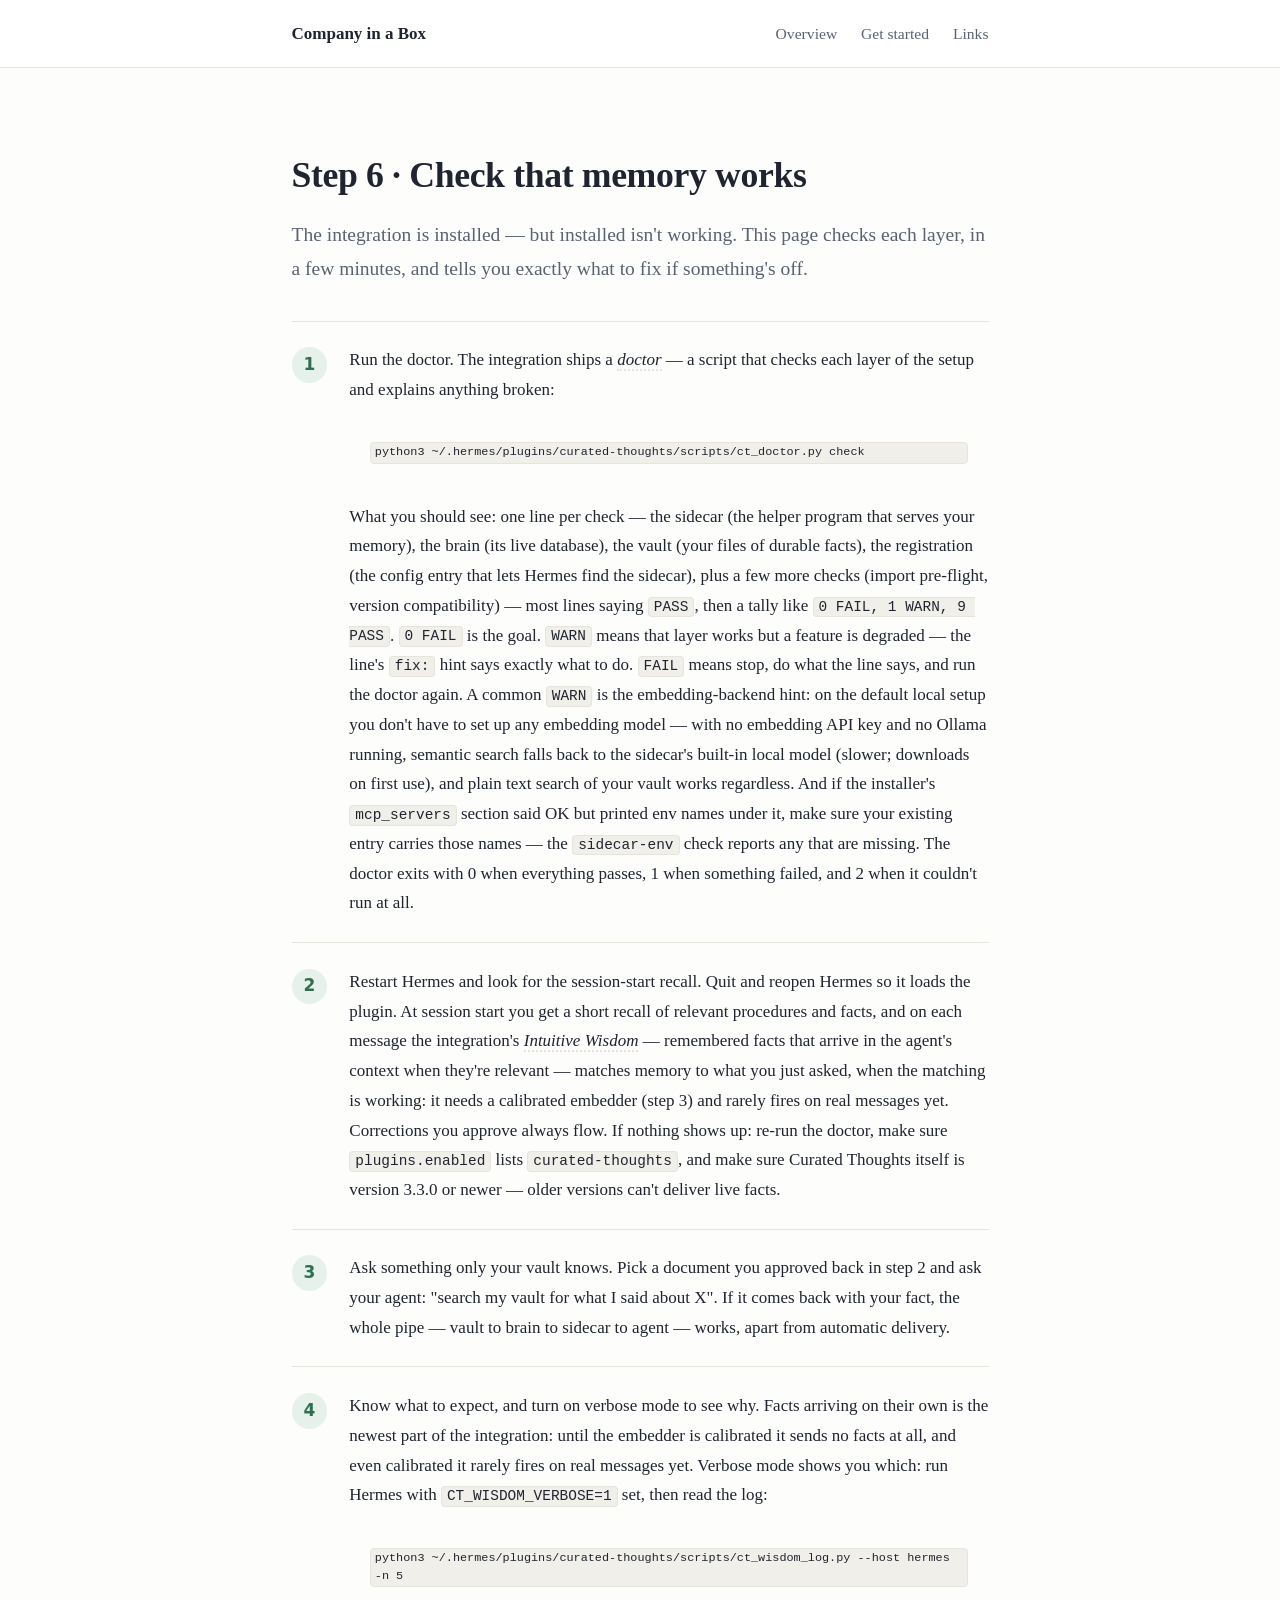
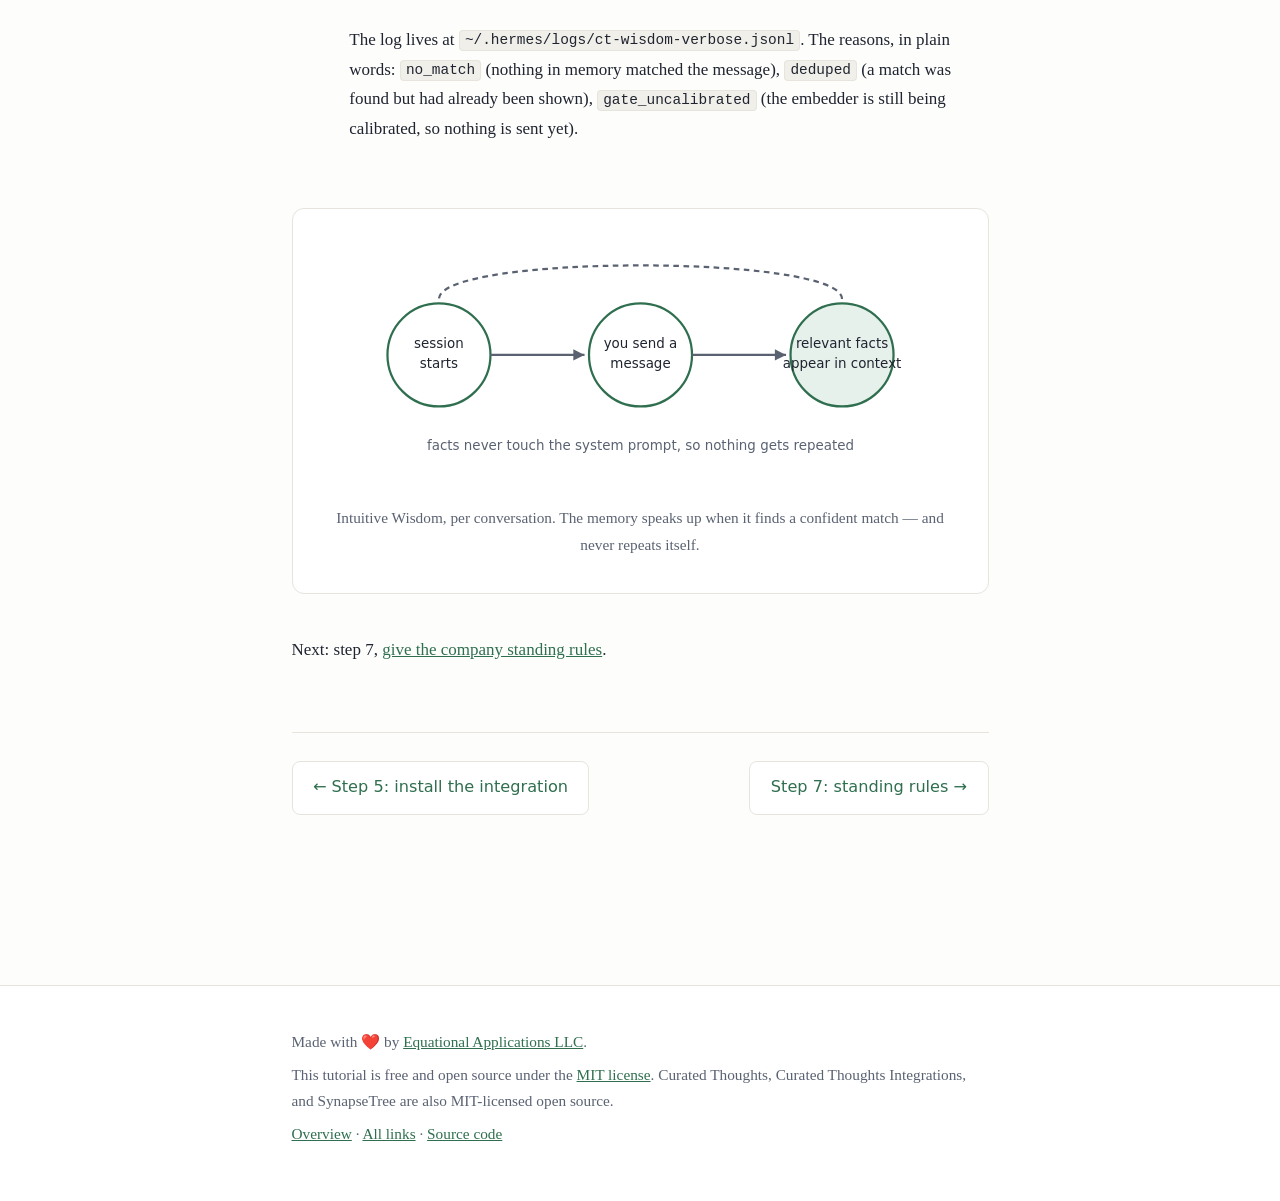
==== site/check-it-works.html @ 396f5d78 "feat: restructure to 15 pages — models-privacy (step 3) and check-it-works (step 6) The tutorial gro" ====
<!DOCTYPE html>
<html lang="en">
<head>
<meta charset="utf-8">
<meta name="viewport" content="width=device-width, initial-scale=1">
<title>Step 6: check that memory works — Company in a Box</title>
<link rel="stylesheet" href="css/style.css">
</head>
<body data-topic="9">

<header class="site-header">
  <div class="inner">
    <a class="brand" href="index.html">Company in a Box</a>
    <nav>
      <a href="index.html">Overview</a>
      <a href="setup-hermes.html">Get started</a>
      <a href="links.html">Links</a>
    </nav>
  </div>
</header>

<main>
  <h1>Step 6 · Check that memory works</h1>
  <p class="lead">The integration is installed — but installed isn't
  working. This page checks each layer, in a few minutes, and tells you
  exactly what to fix if something's off.</p>

  <ol class="steps">
    <li>Run the doctor. The integration ships a <span class="term">doctor</span>
    — a script that checks each layer of the setup and explains anything
    broken:<br>
    <pre><code>python3 ~/.hermes/plugins/curated-thoughts/scripts/ct_doctor.py check</code></pre>
    What you should see: one line per check — the sidecar (the helper
    program that serves your memory), the brain (its live database), the
    vault (your files of durable facts), the registration (the config
    entry that lets Hermes find the sidecar), plus a few more checks
    (import pre-flight, version compatibility) — most lines saying
    <code>PASS</code>, then a tally like <code>0 FAIL, 1 WARN, 9 PASS</code>.
    <code>0 FAIL</code> is the goal. <code>WARN</code> means that layer
    works but a feature is degraded — the line's <code>fix:</code> hint
    says exactly what to do. <code>FAIL</code> means stop, do what the
    line says, and run the doctor again. A common <code>WARN</code> is
    the embedding-backend hint: on the default local setup you don't
    have to set up any embedding model — with no embedding API key and
    no Ollama running, semantic search falls back to the sidecar's
    built-in local model (slower; downloads on first use), and plain
    text search of your vault works regardless. And if the installer's
    <code>mcp_servers</code> section said OK but printed env names under
    it, make sure your existing entry carries those names — the
    <code>sidecar-env</code> check reports any that are missing. The
    doctor exits with 0 when everything passes, 1 when something failed,
    and 2 when it couldn't run at all.</li>
    <li>Restart Hermes and look for the session-start recall. Quit and
    reopen Hermes so it loads the plugin. At session start you get a
    short recall of relevant procedures and facts, and on each message
    the integration's <span class="term">Intuitive Wisdom</span> —
    remembered facts that arrive in the agent's context when they're
    relevant — matches memory to what you just asked, when the matching
    is working: it needs a calibrated embedder (step 3) and rarely fires
    on real messages yet. Corrections you approve always flow. If nothing
    shows up: re-run the doctor, make sure
    <code>plugins.enabled</code> lists <code>curated-thoughts</code>, and
    make sure Curated Thoughts itself is version 3.3.0 or newer — older
    versions can't deliver live facts.</li>
    <li>Ask something only your vault knows. Pick a document you approved
    back in step 2 and ask your agent: "search my vault for what I said
    about X". If it comes back with your fact, the whole pipe — vault to
    brain to sidecar to agent — works, apart from automatic
    delivery.</li>
    <li>Know what to expect, and turn on verbose mode to see why. Facts
    arriving on their own is the newest part of the integration: until
    the embedder is calibrated it sends no facts at all, and even
    calibrated it rarely fires on real messages yet. Verbose mode shows
    you which: run Hermes with <code>CT_WISDOM_VERBOSE=1</code> set, then
    read the log:<br>
    <pre><code>python3 ~/.hermes/plugins/curated-thoughts/scripts/ct_wisdom_log.py --host hermes -n 5</code></pre>
    The log lives at <code>~/.hermes/logs/ct-wisdom-verbose.jsonl</code>.
    The reasons, in plain words: <code>no_match</code> (nothing in memory
    matched the message), <code>deduped</code> (a match was found but had
    already been shown), <code>gate_uncalibrated</code> (the embedder is
    still being calibrated, so nothing is sent yet).</li>
  </ol>

  <figure>
    <svg viewBox="0 0 560 210" role="img" aria-label="Plugin lifecycle: session start recalls context, each message pulls matching facts">
      <circle cx="100" cy="100" r="46" fill="#ffffff" stroke="#2f6f4f" stroke-width="2"/>
      <text x="100" y="94" text-anchor="middle" font-family="system-ui" font-size="12" fill="#1f2430">session</text>
      <text x="100" y="112" text-anchor="middle" font-family="system-ui" font-size="12" fill="#1f2430">starts</text>
      <circle cx="280" cy="100" r="46" fill="#ffffff" stroke="#2f6f4f" stroke-width="2"/>
      <text x="280" y="94" text-anchor="middle" font-family="system-ui" font-size="12" fill="#1f2430">you send a</text>
      <text x="280" y="112" text-anchor="middle" font-family="system-ui" font-size="12" fill="#1f2430">message</text>
      <circle cx="460" cy="100" r="46" fill="#e7f1eb" stroke="#2f6f4f" stroke-width="2"/>
      <text x="460" y="94" text-anchor="middle" font-family="system-ui" font-size="12" fill="#1f2430">relevant facts</text>
      <text x="460" y="112" text-anchor="middle" font-family="system-ui" font-size="12" fill="#1f2430">appear in context</text>
      <line x1="146" y1="100" x2="230" y2="100" stroke="#5a6272" stroke-width="2"/>
      <polygon points="230,100 220,95 220,105" fill="#5a6272"/>
      <line x1="326" y1="100" x2="410" y2="100" stroke="#5a6272" stroke-width="2"/>
      <polygon points="410,100 400,95 400,105" fill="#5a6272"/>
      <path d="M 460 50 C 460 10, 100 10, 100 50" fill="none" stroke="#5a6272" stroke-width="2" stroke-dasharray="5 4"/>
      <text x="280" y="185" text-anchor="middle" font-family="system-ui" font-size="12" fill="#5a6272">facts never touch the system prompt, so nothing gets repeated</text>
    </svg>
    <figcaption>Intuitive Wisdom, per conversation. The memory speaks up
    when it finds a confident match — and never repeats itself.</figcaption>
  </figure>

  <p>Next: step 7, <a href="procedures.html">give the company standing
  rules</a>.</p>

  <div class="pager">
    <a href="first-integration.html">← Step 5: install the integration</a>
    <span class="spacer"></span>
    <a href="procedures.html">Step 7: standing rules →</a>
  </div>
</main>

<footer class="site-footer">
  <div class="inner">
    <p>Made with ❤️ by <a href="https://equationalapplications.com">Equational Applications LLC</a>.</p>
    <p>This tutorial is free and open source under the <a href="https://github.com/equationalapplications/company-in-a-box-tutorial/blob/main/LICENSE">MIT license</a>. Curated Thoughts, Curated Thoughts Integrations, and SynapseTree are also MIT-licensed open source.</p>
    <p><a href="index.html">Overview</a> · <a href="links.html">All links</a> · <a href="https://github.com/equationalapplications/company-in-a-box-tutorial">Source code</a></p>
  </div>
</footer>

</body>
</html>
---- site/css/style.css ----
/* company-in-a-box-tutorial — design system.
   Law: small bites, breathing room, show-don't-prose (INTENT.md).
   Light palette, one narrow content column, everything else is air. */

:root {
  --ink: #1f2430;          /* near-black text */
  --ink-soft: #5a6272;     /* secondary text */
  --paper: #fdfdfb;        /* warm paper background */
  --card: #ffffff;         /* card surfaces */
  --line: #e6e4dd;         /* hairlines */
  --accent: #2f6f4f;       /* single accent: quiet green */
  --accent-soft: #e7f1eb;  /* accent wash */
}

* { box-sizing: border-box; }

html { font-size: 17px; }

body {
  margin: 0;
  background: var(--paper);
  color: var(--ink);
  font-family: Georgia, "Times New Roman", serif;
  line-height: 1.75;
  -webkit-font-smoothing: antialiased;
}

/* The content column: narrow, centered, surrounded by air. */
main {
  max-width: 44rem;
  margin: 0 auto;
  padding: 5rem 1.5rem 6rem;
}

/* ---------- Header / nav ---------- */
.site-header {
  border-bottom: 1px solid var(--line);
  background: var(--card);
}
.site-header .inner {
  max-width: 44rem;
  margin: 0 auto;
  padding: 1.1rem 1.5rem;
  display: flex;
  justify-content: space-between;
  align-items: baseline;
  gap: 1rem;
}
.site-header a { color: var(--ink); text-decoration: none; }
.site-header .brand { font-weight: bold; }
.site-header nav { display: flex; gap: 1.4rem; font-size: 0.92rem; }
.site-header nav a { color: var(--ink-soft); }
.site-header nav a:hover { color: var(--accent); }

/* ---------- Type ---------- */
h1 {
  font-size: 2.1rem;
  line-height: 1.25;
  margin: 0 0 1.2rem;
  letter-spacing: -0.01em;
}
h2 {
  font-size: 1.3rem;
  margin: 3rem 0 0.8rem;
  color: var(--ink);
}
p { margin: 0 0 1.1rem; }
a { color: var(--accent); }
a:hover { text-decoration-thickness: 2px; }
.lead {
  font-size: 1.15rem;
  color: var(--ink-soft);
  margin-bottom: 2rem;
}
.term {
  font-style: italic;
  border-bottom: 2px dotted var(--line);
}

/* ---------- Steps: the tutorial unit. Few, numbered, airy. ---------- */
ol.steps {
  counter-reset: step;
  list-style: none;
  padding: 0;
  margin: 2rem 0;
}
ol.steps > li {
  counter-increment: step;
  position: relative;
  padding: 1.4rem 0 1.4rem 3.4rem;
  border-top: 1px solid var(--line);
}
ol.steps > li::before {
  content: counter(step);
  position: absolute;
  left: 0;
  top: 1.5rem;
  width: 2.1rem;
  height: 2.1rem;
  border-radius: 50%;
  background: var(--accent-soft);
  color: var(--accent);
  font-family: system-ui, sans-serif;
  font-weight: 700;
  display: flex;
  align-items: center;
  justify-content: center;
}
ol.steps code, p code, li code, pre code {
  font-family: ui-monospace, "SF Mono", Menlo, Consolas, monospace;
  font-size: 0.85em;
  background: #f1efe9;
  border: 1px solid var(--line);
  border-radius: 4px;
  padding: 0.1em 0.35em;
  white-space: pre-wrap;
}
pre code, pre {
  display: block;
  padding: 1rem 1.2rem;
  font-size: 0.82em;
  line-height: 1.5;
  white-space: pre;
  overflow-x: auto;
  margin: 0.6rem 0;
}

/* ---------- Figures: the infographics ---------- */
figure {
  margin: 2.4rem 0;
  padding: 2rem;
  background: var(--card);
  border: 1px solid var(--line);
  border-radius: 12px;
  text-align: center;
}
figure svg { max-width: 100%; height: auto; }
figcaption {
  margin-top: 1rem;
  font-size: 0.9rem;
  color: var(--ink-soft);
}

/* ---------- Cards (overview grids) ---------- */
.cards {
  display: grid;
  grid-template-columns: repeat(auto-fit, minmax(14rem, 1fr));
  gap: 1.2rem;
  margin: 2rem 0;
}
.card {
  background: var(--card);
  border: 1px solid var(--line);
  border-radius: 12px;
  padding: 1.4rem 1.5rem;
}
.card h2 {
  margin: 0 0 0.5rem;
  font-size: 1.05rem;
  color: var(--accent);
}
.card p { margin: 0; font-size: 0.95rem; color: var(--ink-soft); }

/* ---------- Callouts ---------- */
.aside {
  background: var(--accent-soft);
  border-left: 4px solid var(--accent);
  border-radius: 0 8px 8px 0;
  padding: 1rem 1.4rem;
  margin: 2rem 0;
  font-size: 0.97rem;
}
.aside p { margin: 0.3rem 0; }

/* ---------- Next/prev pager ---------- */
.pager {
  display: flex;
  justify-content: space-between;
  gap: 1rem;
  margin-top: 4rem;
  padding-top: 1.6rem;
  border-top: 1px solid var(--line);
  font-family: system-ui, sans-serif;
  font-size: 0.95rem;
}
.pager a {
  padding: 0.7rem 1.2rem;
  border: 1px solid var(--line);
  border-radius: 8px;
  text-decoration: none;
  background: var(--card);
}
.pager a:hover { border-color: var(--accent); }
.pager .spacer { flex: 1; }

/* ---------- Footer: identical on every page ---------- */
.site-footer {
  border-top: 1px solid var(--line);
  background: var(--card);
  margin-top: 4rem;
}
.site-footer .inner {
  max-width: 44rem;
  margin: 0 auto;
  padding: 2.2rem 1.5rem 2.8rem;
  font-size: 0.9rem;
  color: var(--ink-soft);
}
.site-footer p { margin: 0.35rem 0; }

/* ---------- Small screens: keep the air, lose the columns ---------- */
@media (max-width: 560px) {
  html { font-size: 16px; }
  main { padding: 3rem 1.2rem 4rem; }
  .site-header .inner { flex-direction: column; align-items: flex-start; }
  .pager { flex-direction: column; }
}
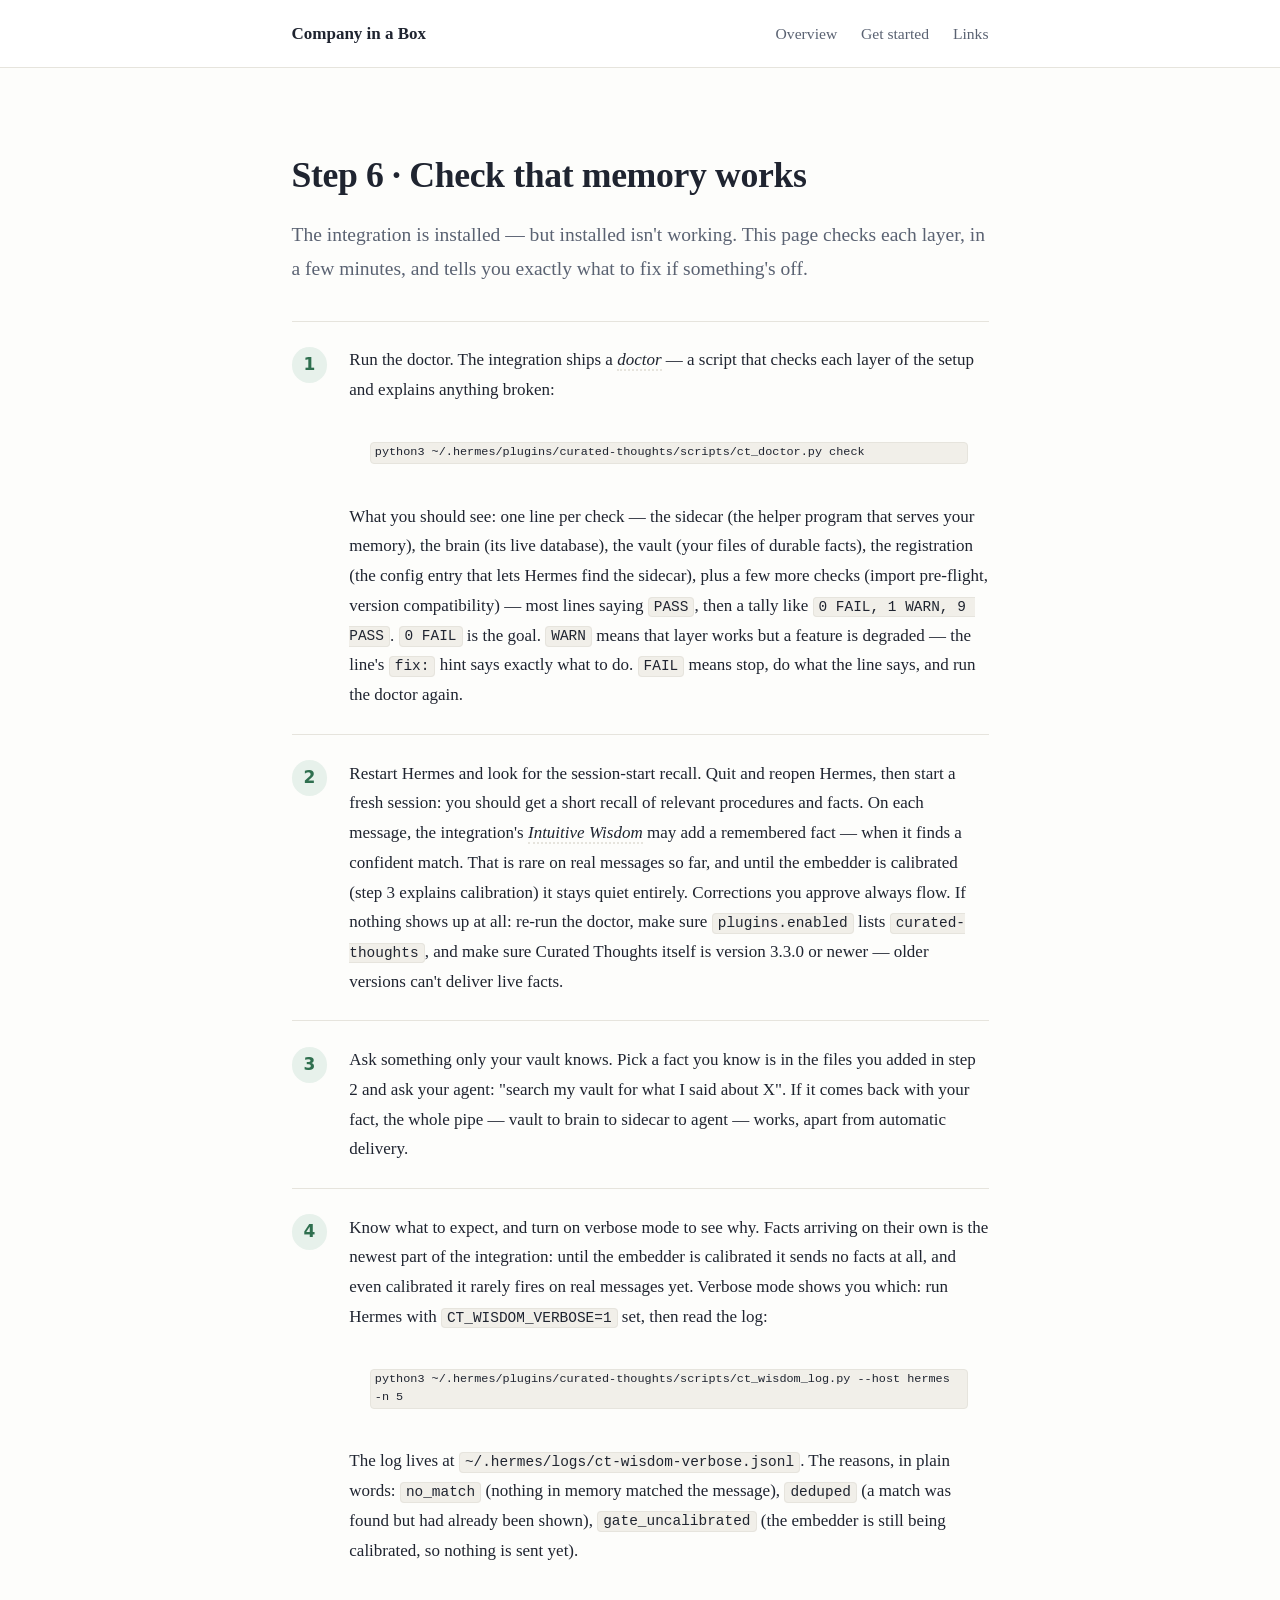
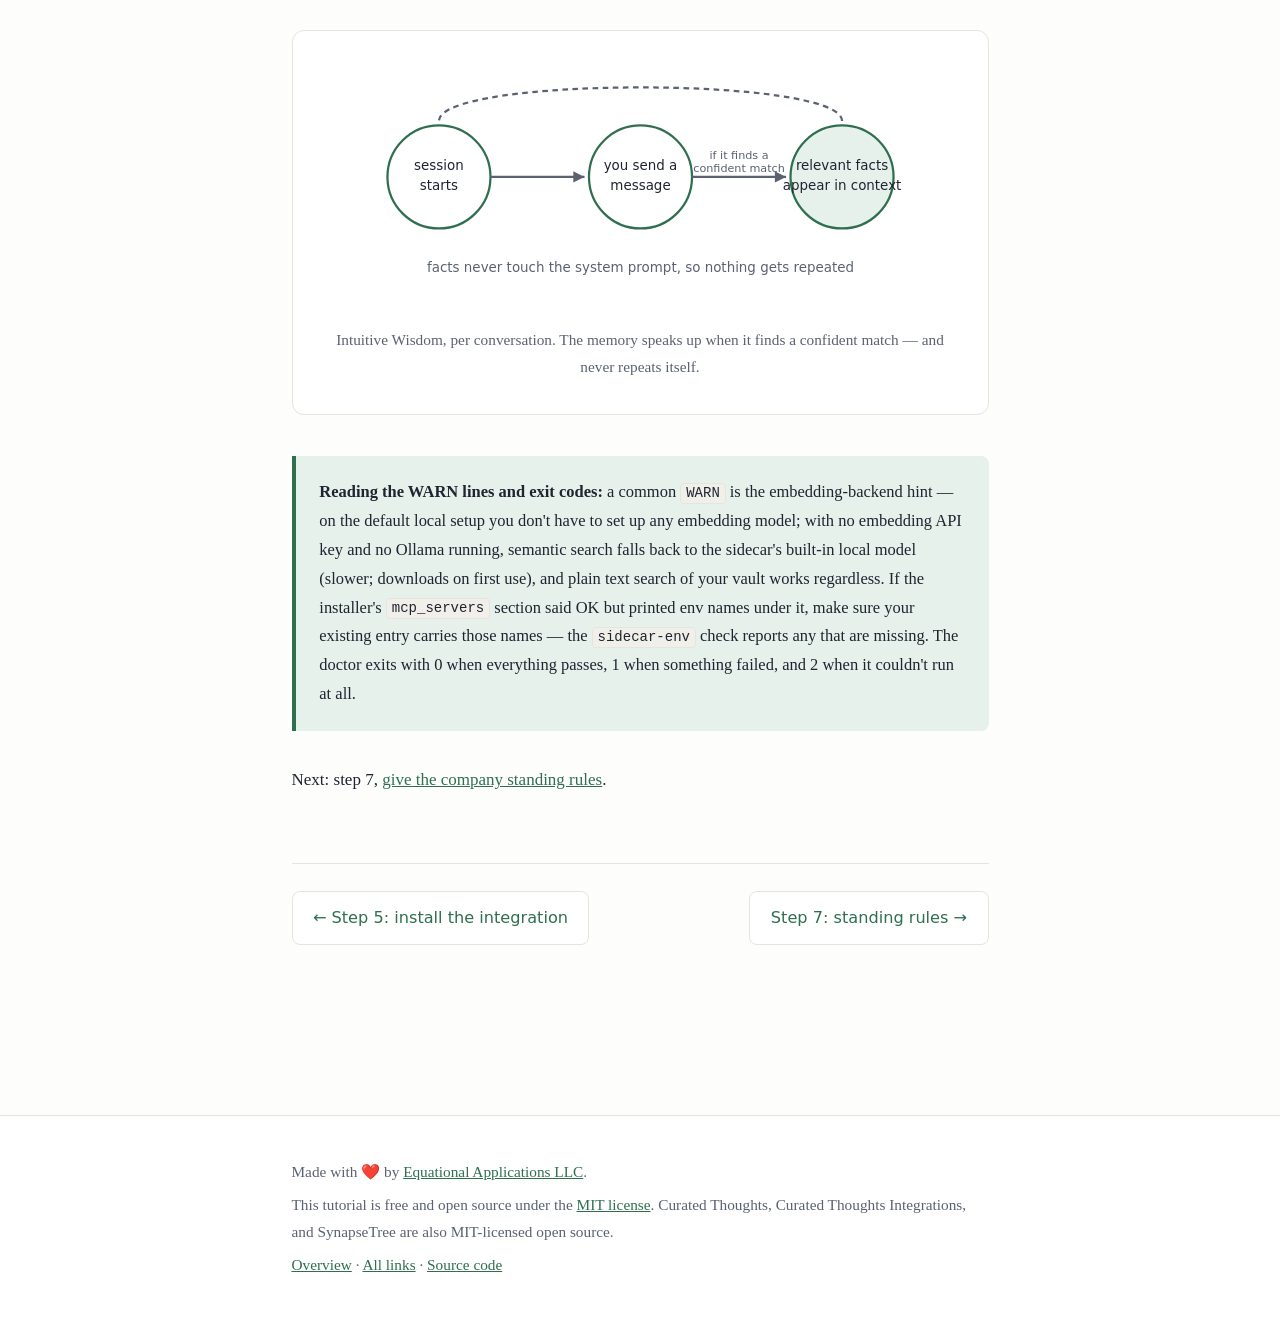
==== commit 1d0ec80b: "fix: fold expansion review round-1 findings (2 MAJOR + 10 MINOR) exp-M1: calibration was a circular " ====
--- a/site/check-it-works.html
+++ b/site/check-it-works.html
@@ -39,34 +39,24 @@
     <code>0 FAIL</code> is the goal. <code>WARN</code> means that layer
     works but a feature is degraded — the line's <code>fix:</code> hint
     says exactly what to do. <code>FAIL</code> means stop, do what the
-    line says, and run the doctor again. A common <code>WARN</code> is
-    the embedding-backend hint: on the default local setup you don't
-    have to set up any embedding model — with no embedding API key and
-    no Ollama running, semantic search falls back to the sidecar's
-    built-in local model (slower; downloads on first use), and plain
-    text search of your vault works regardless. And if the installer's
-    <code>mcp_servers</code> section said OK but printed env names under
-    it, make sure your existing entry carries those names — the
-    <code>sidecar-env</code> check reports any that are missing. The
-    doctor exits with 0 when everything passes, 1 when something failed,
-    and 2 when it couldn't run at all.</li>
+    line says, and run the doctor again.</li>
     <li>Restart Hermes and look for the session-start recall. Quit and
-    reopen Hermes so it loads the plugin. At session start you get a
-    short recall of relevant procedures and facts, and on each message
-    the integration's <span class="term">Intuitive Wisdom</span> —
-    remembered facts that arrive in the agent's context when they're
-    relevant — matches memory to what you just asked, when the matching
-    is working: it needs a calibrated embedder (step 3) and rarely fires
-    on real messages yet. Corrections you approve always flow. If nothing
-    shows up: re-run the doctor, make sure
-    <code>plugins.enabled</code> lists <code>curated-thoughts</code>, and
-    make sure Curated Thoughts itself is version 3.3.0 or newer — older
-    versions can't deliver live facts.</li>
-    <li>Ask something only your vault knows. Pick a document you approved
-    back in step 2 and ask your agent: "search my vault for what I said
-    about X". If it comes back with your fact, the whole pipe — vault to
-    brain to sidecar to agent — works, apart from automatic
-    delivery.</li>
+    reopen Hermes, then start a fresh session: you should get a short
+    recall of relevant procedures and facts. On each message, the
+    integration's <span class="term">Intuitive Wisdom</span> may add a
+    remembered fact — when it finds a confident match. That is rare on
+    real messages so far, and until the embedder is calibrated (step 3
+    explains calibration) it stays quiet entirely. Corrections you
+    approve always flow. If nothing shows up at all: re-run the doctor,
+    make sure <code>plugins.enabled</code> lists
+    <code>curated-thoughts</code>, and make sure Curated Thoughts itself
+    is version 3.3.0 or newer — older versions can't deliver live
+    facts.</li>
+    <li>Ask something only your vault knows. Pick a fact you know is in
+    the files you added in step 2 and ask your agent: "search my vault
+    for what I said about X". If it comes back with your fact, the whole
+    pipe — vault to brain to sidecar to agent — works, apart from
+    automatic delivery.</li>
     <li>Know what to expect, and turn on verbose mode to see why. Facts
     arriving on their own is the newest part of the integration: until
     the embedder is calibrated it sends no facts at all, and even
@@ -96,12 +86,28 @@
       <polygon points="230,100 220,95 220,105" fill="#5a6272"/>
       <line x1="326" y1="100" x2="410" y2="100" stroke="#5a6272" stroke-width="2"/>
       <polygon points="410,100 400,95 400,105" fill="#5a6272"/>
+      <text x="368" y="84" text-anchor="middle" font-family="system-ui" font-size="10" fill="#5a6272">if it finds a</text>
+      <text x="368" y="96" text-anchor="middle" font-family="system-ui" font-size="10" fill="#5a6272">confident match</text>
       <path d="M 460 50 C 460 10, 100 10, 100 50" fill="none" stroke="#5a6272" stroke-width="2" stroke-dasharray="5 4"/>
       <text x="280" y="185" text-anchor="middle" font-family="system-ui" font-size="12" fill="#5a6272">facts never touch the system prompt, so nothing gets repeated</text>
     </svg>
     <figcaption>Intuitive Wisdom, per conversation. The memory speaks up
     when it finds a confident match — and never repeats itself.</figcaption>
   </figure>
+
+  <div class="aside">
+    <p><strong>Reading the WARN lines and exit codes:</strong> a common
+    <code>WARN</code> is the embedding-backend hint — on the default
+    local setup you don't have to set up any embedding model; with no
+    embedding API key and no Ollama running, semantic search falls back
+    to the sidecar's built-in local model (slower; downloads on first
+    use), and plain text search of your vault works regardless. If the
+    installer's <code>mcp_servers</code> section said OK but printed env
+    names under it, make sure your existing entry carries those names —
+    the <code>sidecar-env</code> check reports any that are missing. The
+    doctor exits with 0 when everything passes, 1 when something failed,
+    and 2 when it couldn't run at all.</p>
+  </div>
 
   <p>Next: step 7, <a href="procedures.html">give the company standing
   rules</a>.</p>
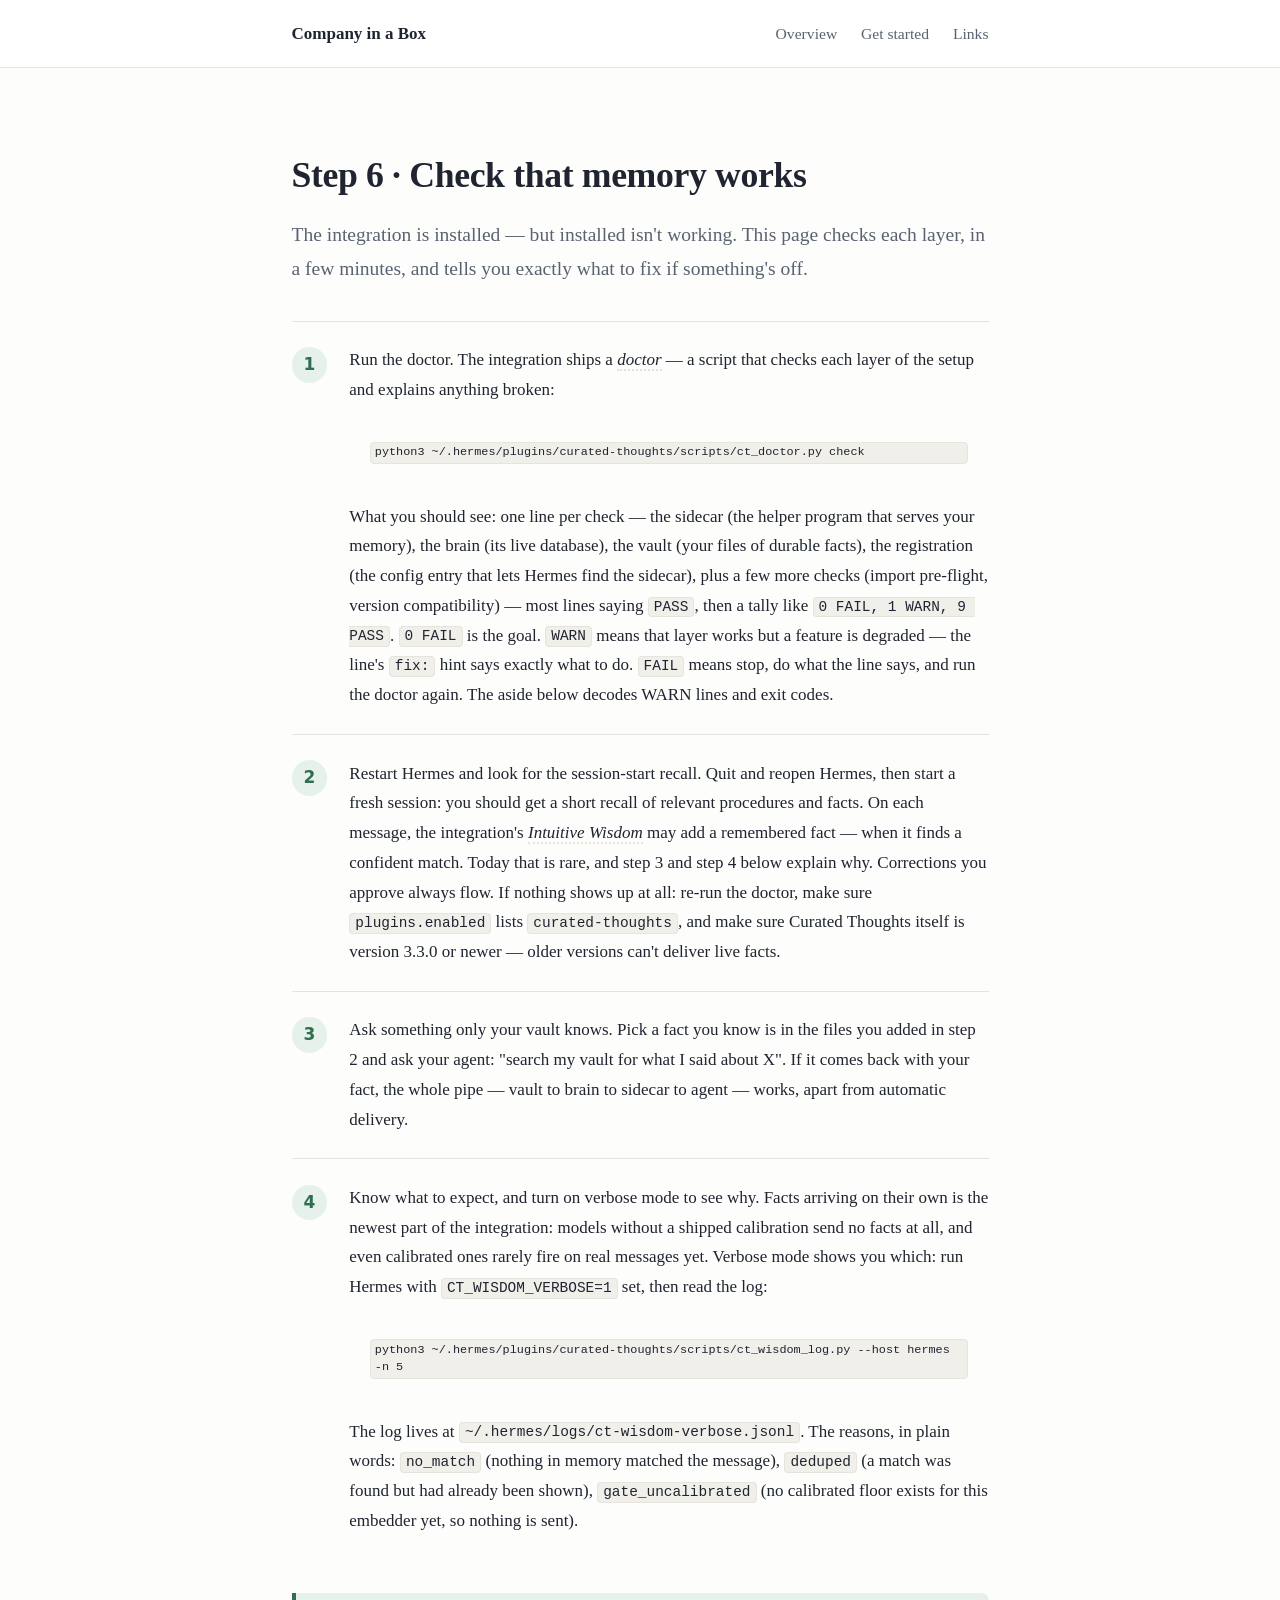
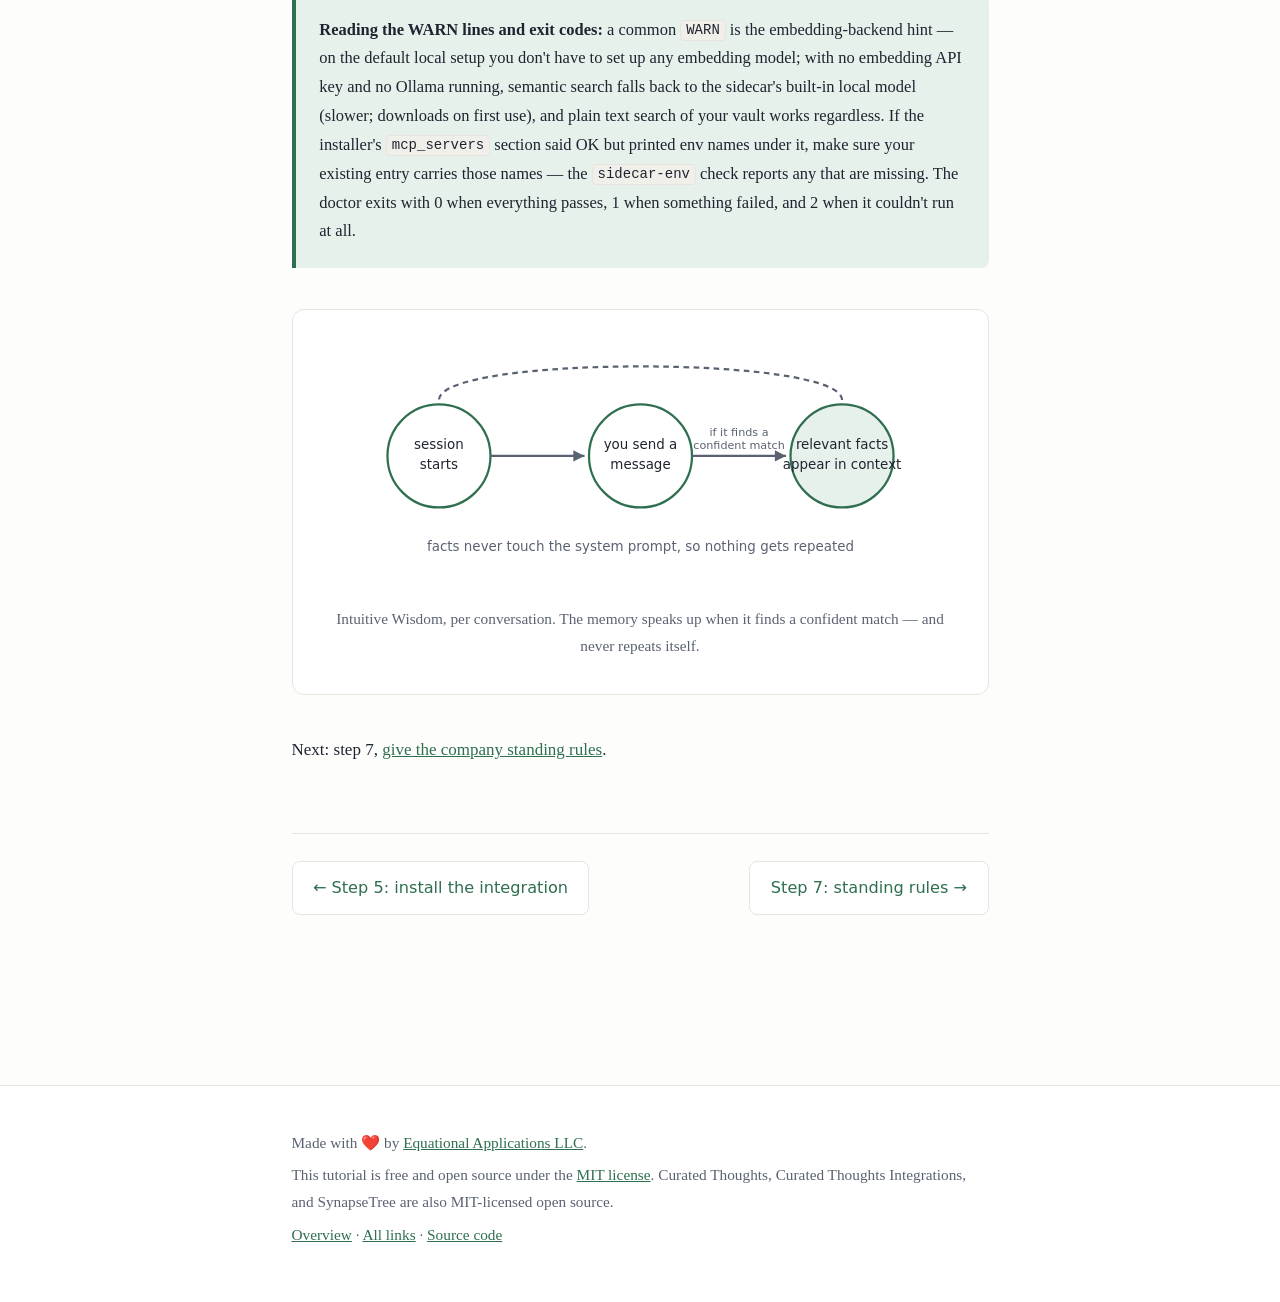
==== commit f32fcf54: "fix: fold expansion round-2 delta findings (1 MAJOR + 5 MINOR) exp2-M1 (verified in CT wisdom_match." ====
--- a/site/check-it-works.html
+++ b/site/check-it-works.html
@@ -39,14 +39,14 @@
     <code>0 FAIL</code> is the goal. <code>WARN</code> means that layer
     works but a feature is degraded — the line's <code>fix:</code> hint
     says exactly what to do. <code>FAIL</code> means stop, do what the
-    line says, and run the doctor again.</li>
+    line says, and run the doctor again. The aside below decodes WARN
+    lines and exit codes.</li>
     <li>Restart Hermes and look for the session-start recall. Quit and
     reopen Hermes, then start a fresh session: you should get a short
     recall of relevant procedures and facts. On each message, the
     integration's <span class="term">Intuitive Wisdom</span> may add a
-    remembered fact — when it finds a confident match. That is rare on
-    real messages so far, and until the embedder is calibrated (step 3
-    explains calibration) it stays quiet entirely. Corrections you
+    remembered fact — when it finds a confident match. Today that is
+    rare, and step 3 and step 4 below explain why. Corrections you
     approve always flow. If nothing shows up at all: re-run the doctor,
     make sure <code>plugins.enabled</code> lists
     <code>curated-thoughts</code>, and make sure Curated Thoughts itself
@@ -58,18 +58,32 @@
     pipe — vault to brain to sidecar to agent — works, apart from
     automatic delivery.</li>
     <li>Know what to expect, and turn on verbose mode to see why. Facts
-    arriving on their own is the newest part of the integration: until
-    the embedder is calibrated it sends no facts at all, and even
-    calibrated it rarely fires on real messages yet. Verbose mode shows
+    arriving on their own is the newest part of the integration: models
+    without a shipped calibration send no facts at all, and even
+    calibrated ones rarely fire on real messages yet. Verbose mode shows
     you which: run Hermes with <code>CT_WISDOM_VERBOSE=1</code> set, then
     read the log:<br>
     <pre><code>python3 ~/.hermes/plugins/curated-thoughts/scripts/ct_wisdom_log.py --host hermes -n 5</code></pre>
     The log lives at <code>~/.hermes/logs/ct-wisdom-verbose.jsonl</code>.
     The reasons, in plain words: <code>no_match</code> (nothing in memory
     matched the message), <code>deduped</code> (a match was found but had
-    already been shown), <code>gate_uncalibrated</code> (the embedder is
-    still being calibrated, so nothing is sent yet).</li>
+    already been shown), <code>gate_uncalibrated</code> (no calibrated
+    floor exists for this embedder yet, so nothing is sent).</li>
   </ol>
+
+  <div class="aside">
+    <p><strong>Reading the WARN lines and exit codes:</strong> a common
+    <code>WARN</code> is the embedding-backend hint — on the default
+    local setup you don't have to set up any embedding model; with no
+    embedding API key and no Ollama running, semantic search falls back
+    to the sidecar's built-in local model (slower; downloads on first
+    use), and plain text search of your vault works regardless. If the
+    installer's <code>mcp_servers</code> section said OK but printed env
+    names under it, make sure your existing entry carries those names —
+    the <code>sidecar-env</code> check reports any that are missing. The
+    doctor exits with 0 when everything passes, 1 when something failed,
+    and 2 when it couldn't run at all.</p>
+  </div>
 
   <figure>
     <svg viewBox="0 0 560 210" role="img" aria-label="Plugin lifecycle: session start recalls context, each message pulls matching facts">
@@ -86,28 +100,14 @@
       <polygon points="230,100 220,95 220,105" fill="#5a6272"/>
       <line x1="326" y1="100" x2="410" y2="100" stroke="#5a6272" stroke-width="2"/>
       <polygon points="410,100 400,95 400,105" fill="#5a6272"/>
-      <text x="368" y="84" text-anchor="middle" font-family="system-ui" font-size="10" fill="#5a6272">if it finds a</text>
-      <text x="368" y="96" text-anchor="middle" font-family="system-ui" font-size="10" fill="#5a6272">confident match</text>
+      <text x="368" y="82" text-anchor="middle" font-family="system-ui" font-size="10" fill="#5a6272">if it finds a</text>
+      <text x="368" y="94" text-anchor="middle" font-family="system-ui" font-size="10" fill="#5a6272">confident match</text>
       <path d="M 460 50 C 460 10, 100 10, 100 50" fill="none" stroke="#5a6272" stroke-width="2" stroke-dasharray="5 4"/>
       <text x="280" y="185" text-anchor="middle" font-family="system-ui" font-size="12" fill="#5a6272">facts never touch the system prompt, so nothing gets repeated</text>
     </svg>
     <figcaption>Intuitive Wisdom, per conversation. The memory speaks up
     when it finds a confident match — and never repeats itself.</figcaption>
   </figure>
-
-  <div class="aside">
-    <p><strong>Reading the WARN lines and exit codes:</strong> a common
-    <code>WARN</code> is the embedding-backend hint — on the default
-    local setup you don't have to set up any embedding model; with no
-    embedding API key and no Ollama running, semantic search falls back
-    to the sidecar's built-in local model (slower; downloads on first
-    use), and plain text search of your vault works regardless. If the
-    installer's <code>mcp_servers</code> section said OK but printed env
-    names under it, make sure your existing entry carries those names —
-    the <code>sidecar-env</code> check reports any that are missing. The
-    doctor exits with 0 when everything passes, 1 when something failed,
-    and 2 when it couldn't run at all.</p>
-  </div>
 
   <p>Next: step 7, <a href="procedures.html">give the company standing
   rules</a>.</p>
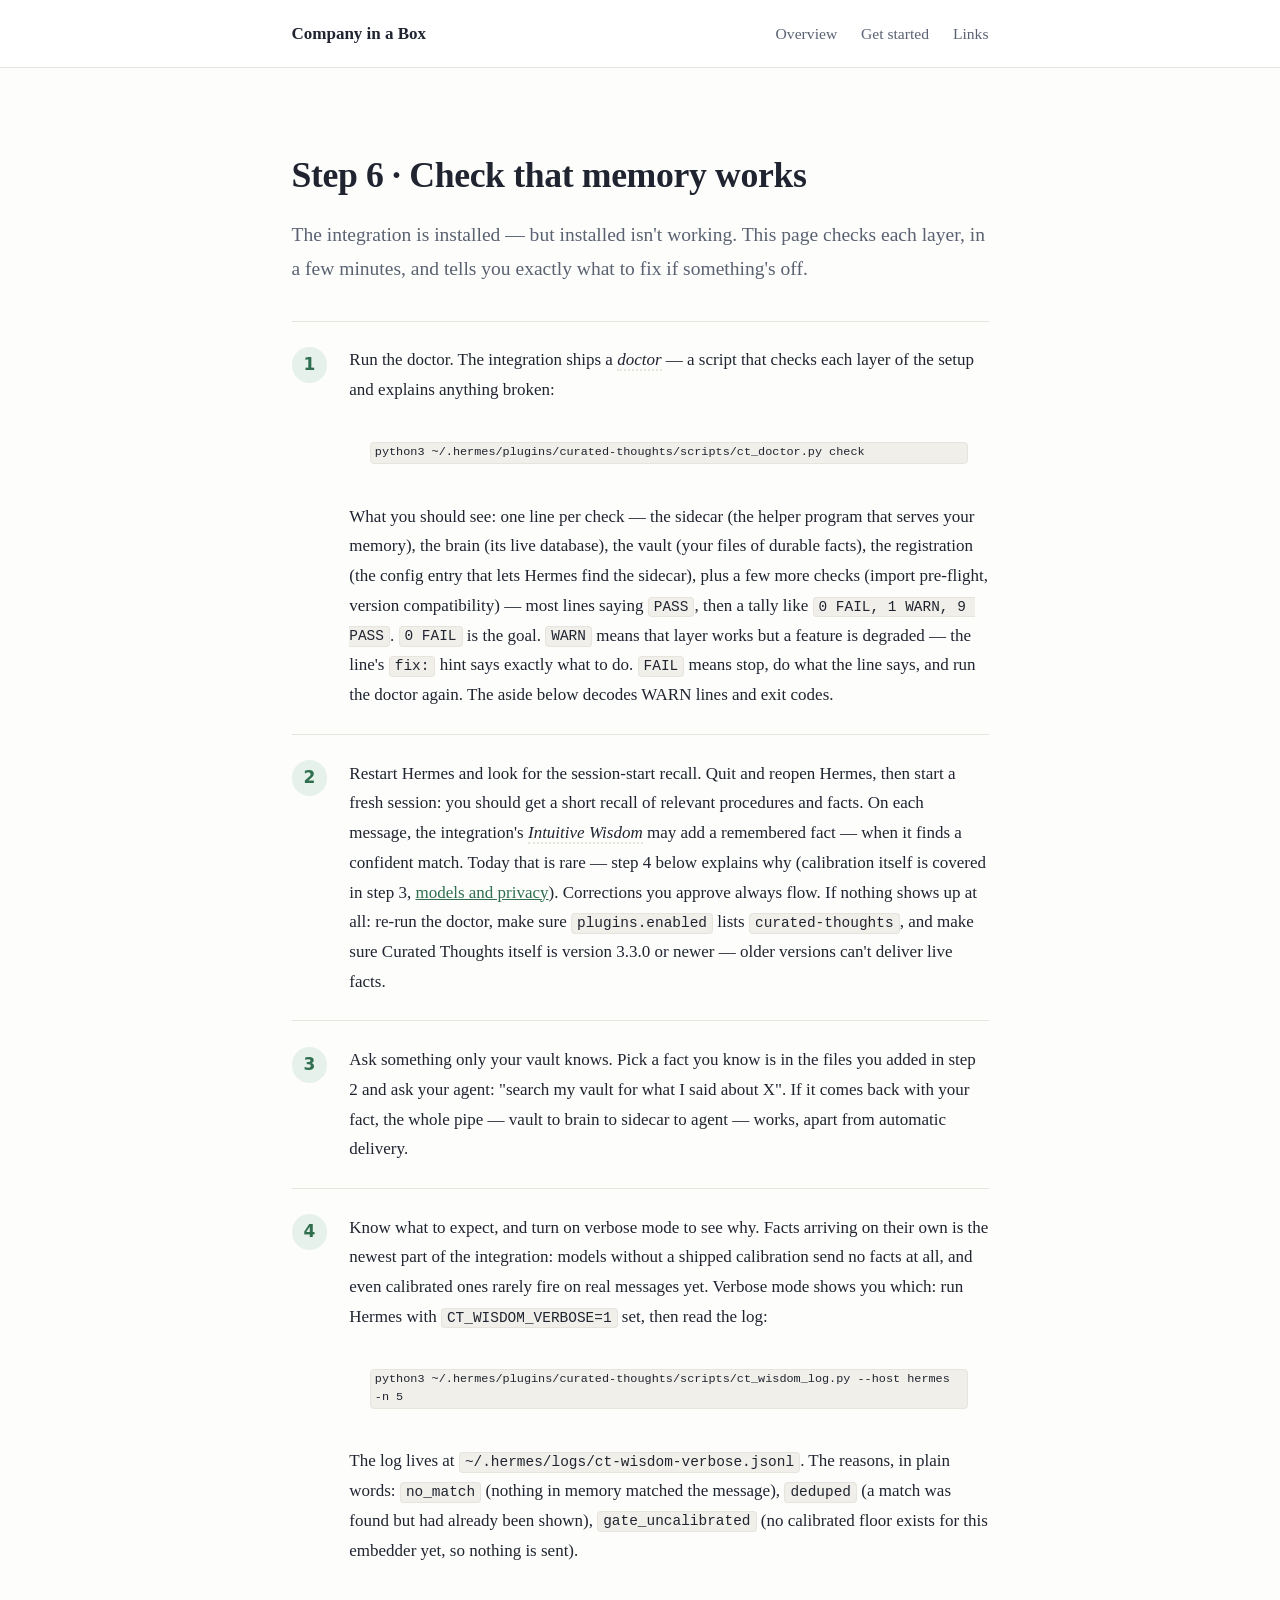
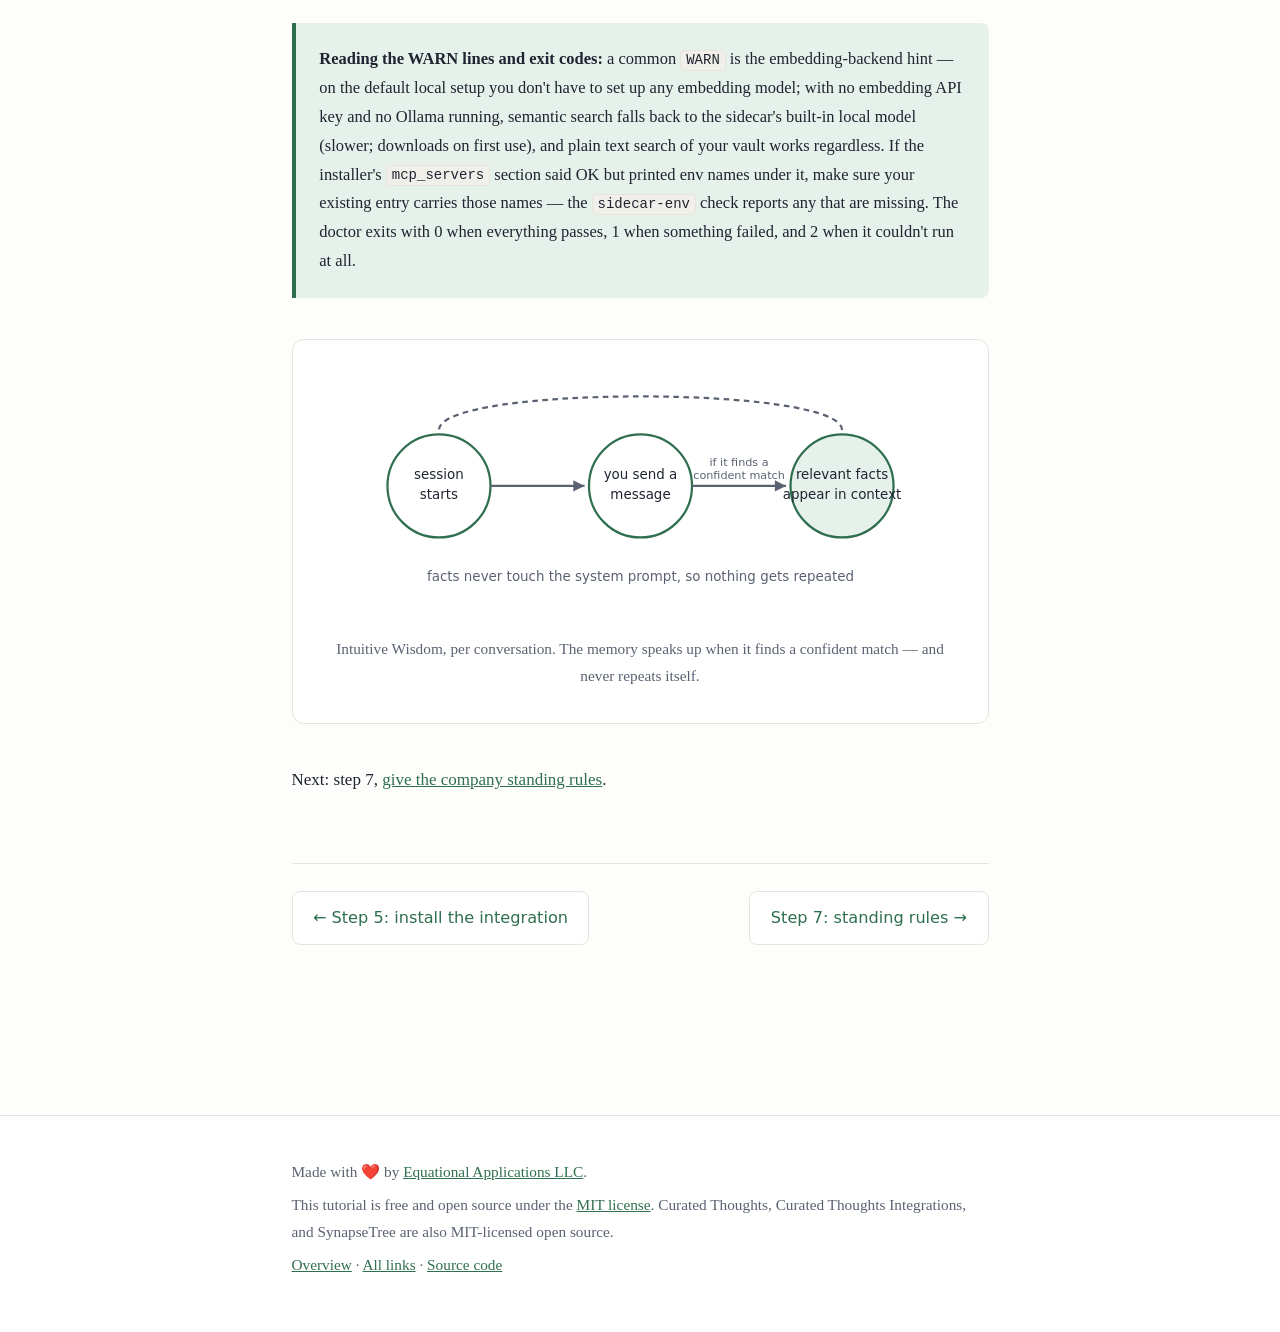
==== commit 8a9f0f54: "fix: fold expansion round-3 minors (verdict: APPROVE once cross-reference fixed) exp3-m1: the rarity" ====
--- a/site/check-it-works.html
+++ b/site/check-it-works.html
@@ -46,8 +46,10 @@
     recall of relevant procedures and facts. On each message, the
     integration's <span class="term">Intuitive Wisdom</span> may add a
     remembered fact — when it finds a confident match. Today that is
-    rare, and step 3 and step 4 below explain why. Corrections you
-    approve always flow. If nothing shows up at all: re-run the doctor,
+    rare — step 4 below explains why (calibration itself is covered in
+    step 3, <a href="models-privacy.html">models and privacy</a>).
+    Corrections you approve always flow. If nothing shows up at all:
+    re-run the doctor,
     make sure <code>plugins.enabled</code> lists
     <code>curated-thoughts</code>, and make sure Curated Thoughts itself
     is version 3.3.0 or newer — older versions can't deliver live
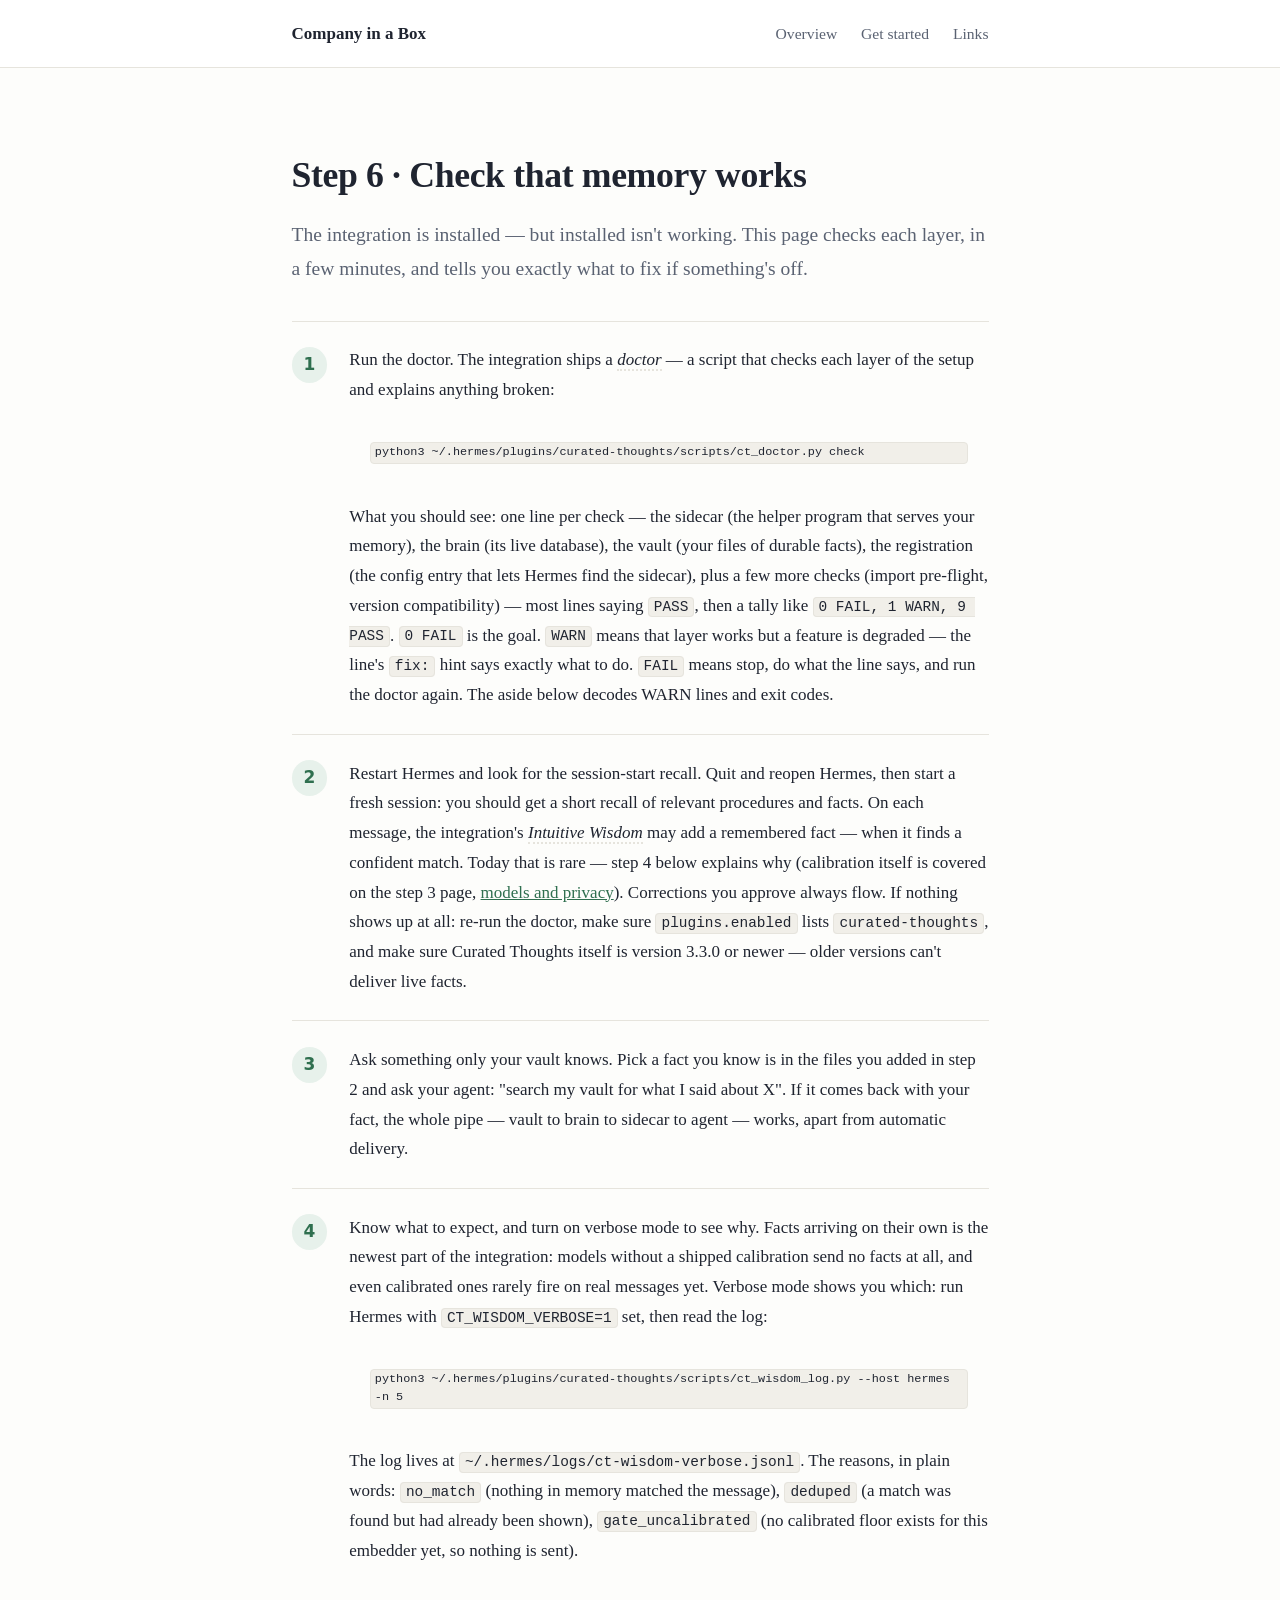
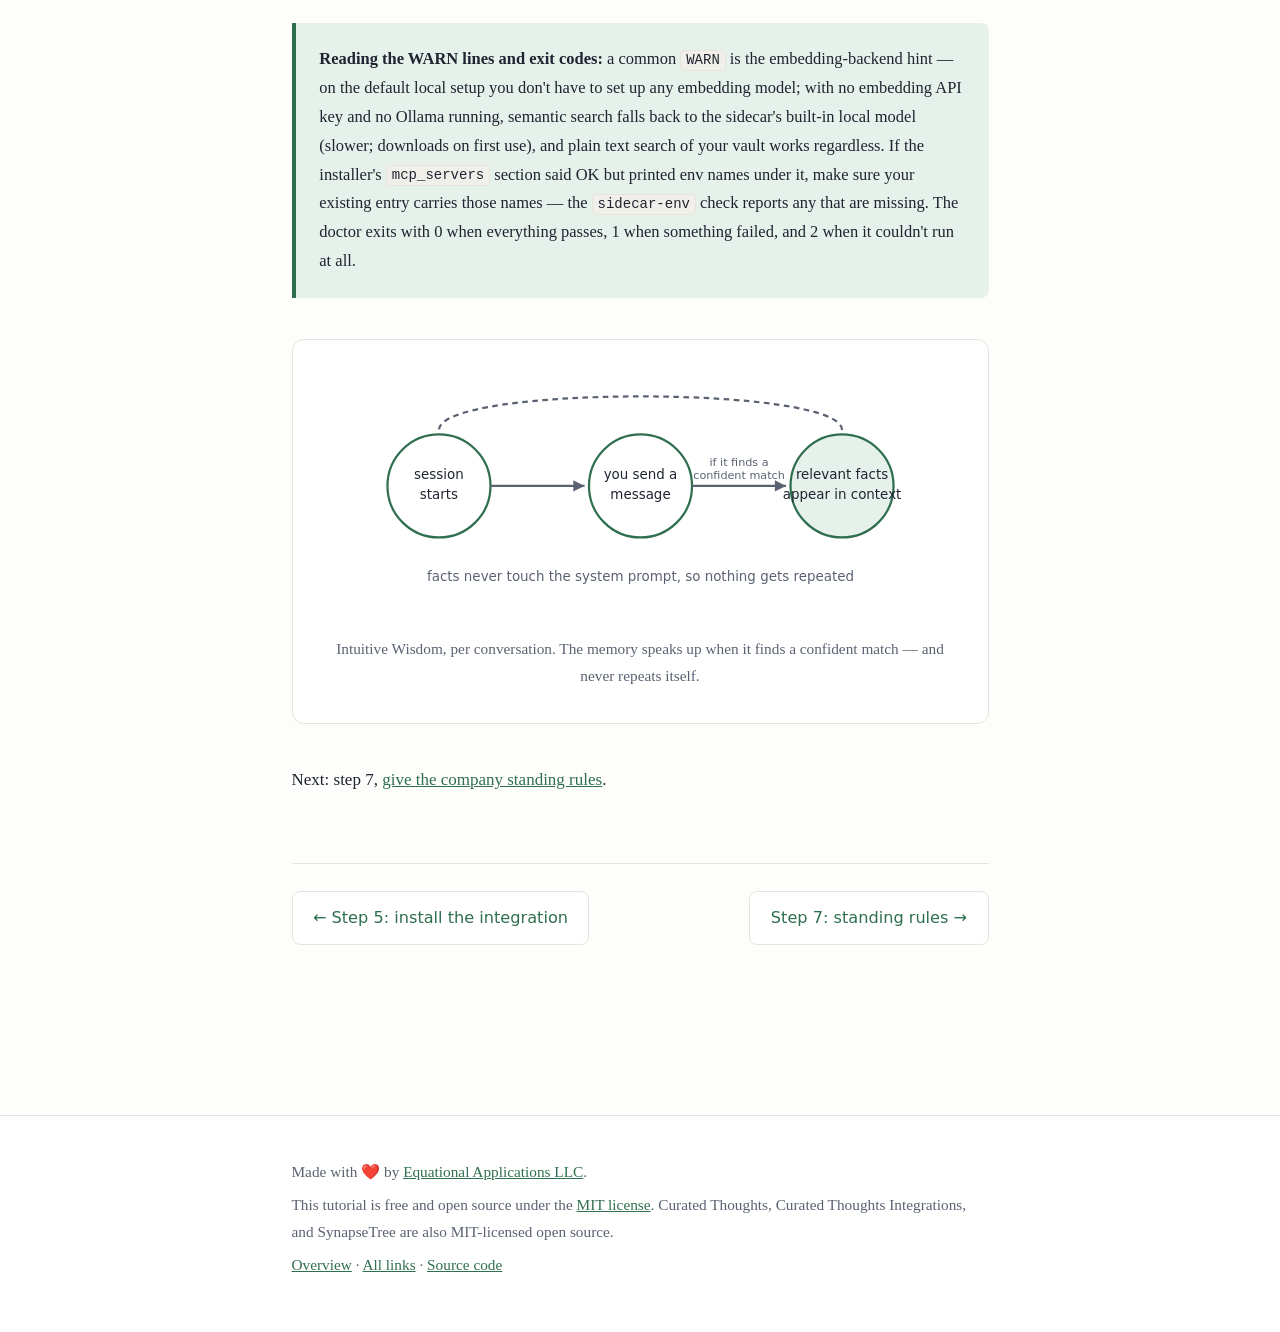
==== commit 2c8836a3: "fix: fold expansion round-4 minors (verdict: APPROVE) — Tier-3 converged exp4-m1: 'covered on the st" ====
--- a/site/check-it-works.html
+++ b/site/check-it-works.html
@@ -46,13 +46,12 @@
     recall of relevant procedures and facts. On each message, the
     integration's <span class="term">Intuitive Wisdom</span> may add a
     remembered fact — when it finds a confident match. Today that is
-    rare — step 4 below explains why (calibration itself is covered in
-    step 3, <a href="models-privacy.html">models and privacy</a>).
-    Corrections you approve always flow. If nothing shows up at all:
-    re-run the doctor,
-    make sure <code>plugins.enabled</code> lists
-    <code>curated-thoughts</code>, and make sure Curated Thoughts itself
-    is version 3.3.0 or newer — older versions can't deliver live
+    rare — step 4 below explains why (calibration itself is covered on
+    the step 3 page, <a href="models-privacy.html">models and
+    privacy</a>). Corrections you approve always flow. If nothing shows
+    up at all: re-run the doctor, make sure <code>plugins.enabled</code>
+    lists <code>curated-thoughts</code>, and make sure Curated Thoughts
+    itself is version 3.3.0 or newer — older versions can't deliver live
     facts.</li>
     <li>Ask something only your vault knows. Pick a fact you know is in
     the files you added in step 2 and ask your agent: "search my vault
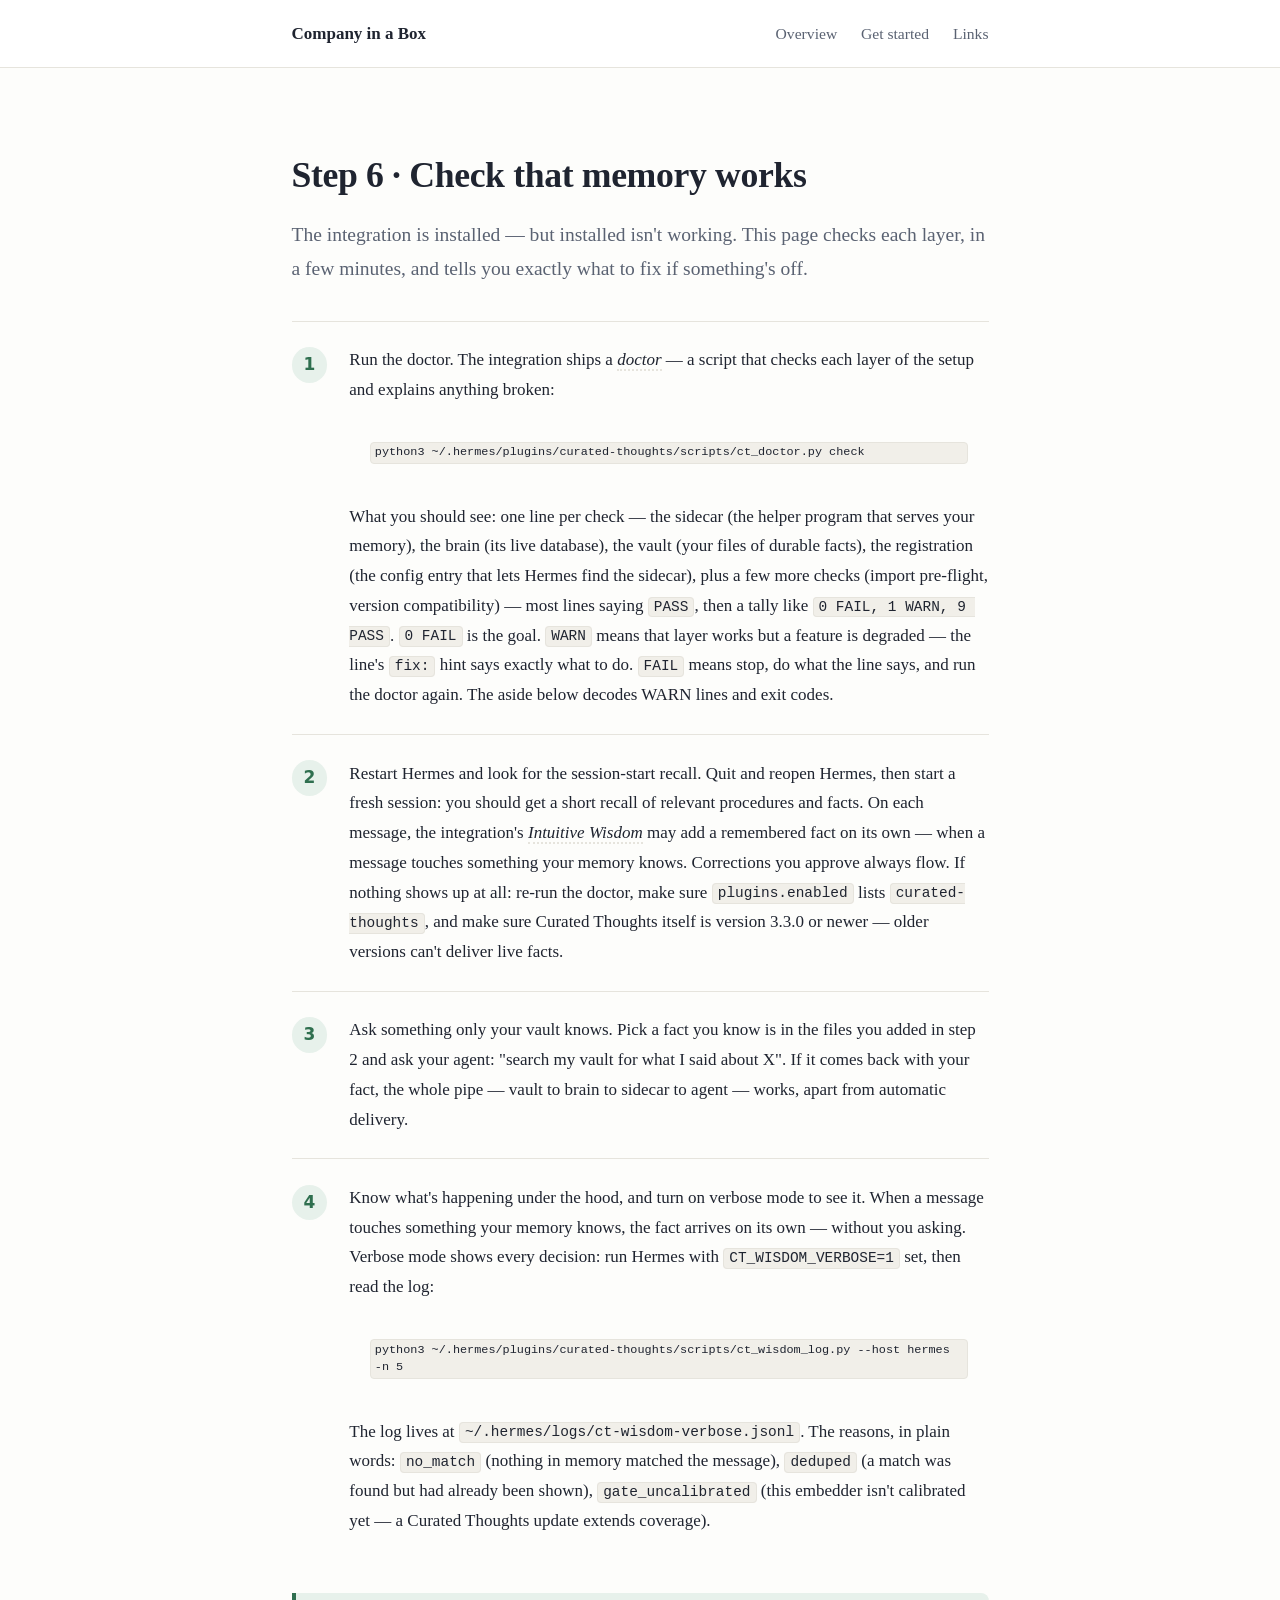
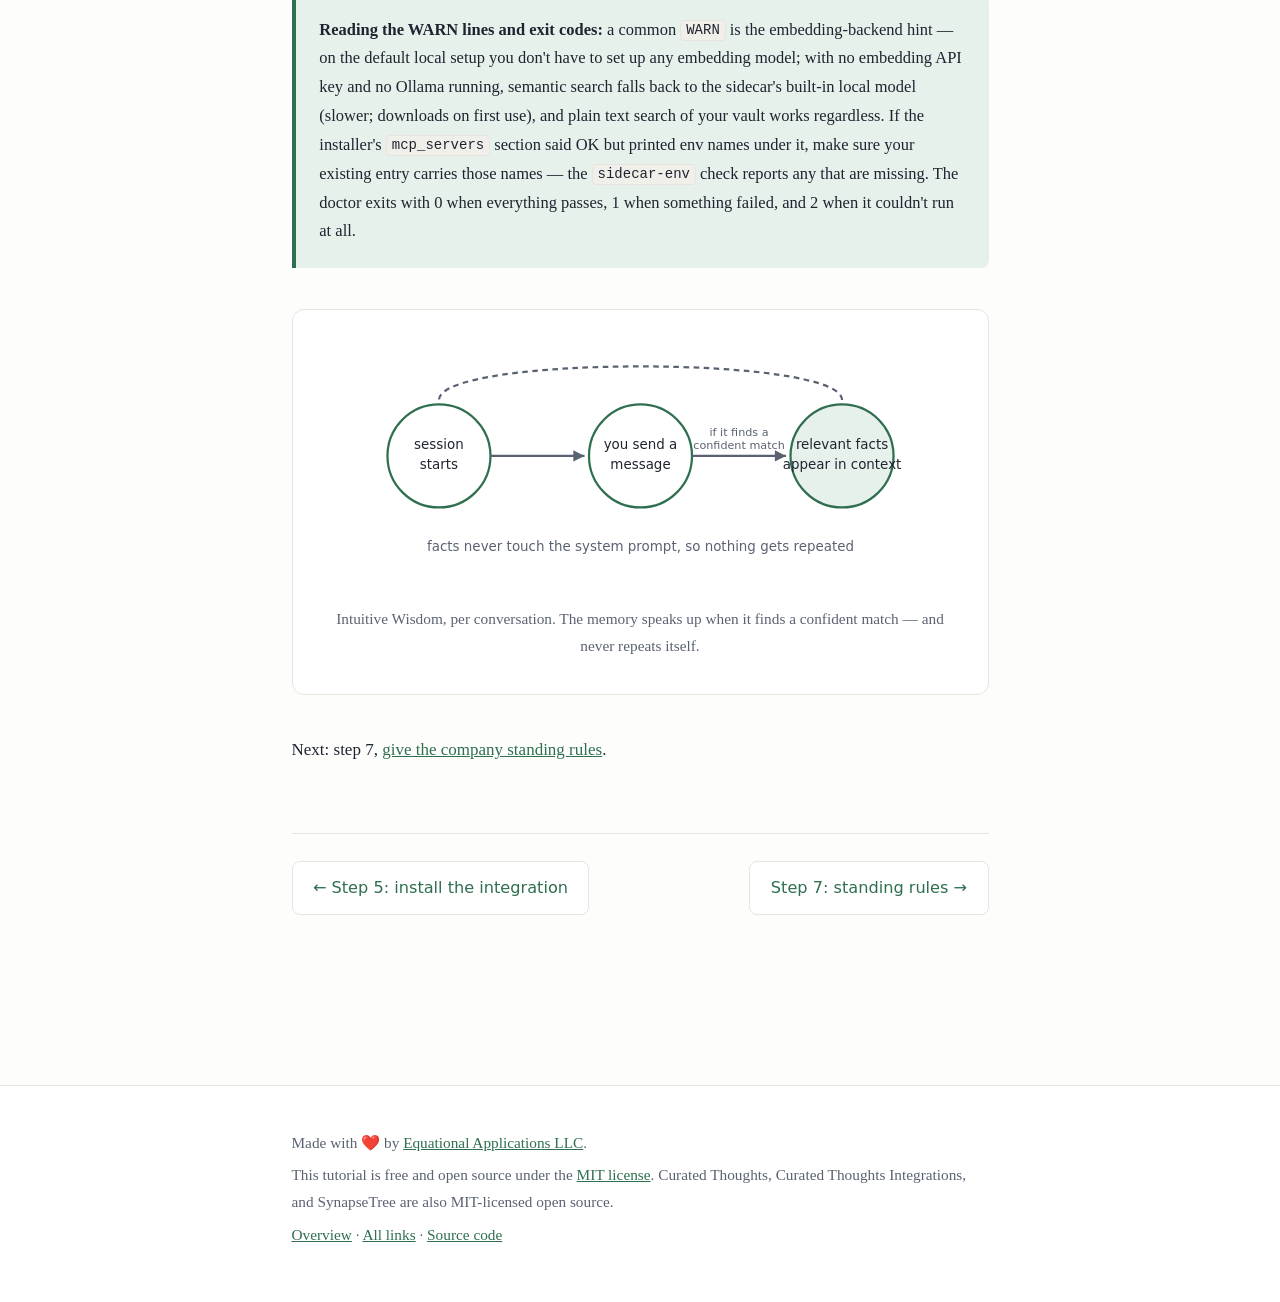
==== commit 110dda44: "docs: publish target-state Wisdom behavior (Kurt ruling, in-thread) Per Kurt: 'We continue to publis" ====
--- a/site/check-it-works.html
+++ b/site/check-it-works.html
@@ -45,10 +45,8 @@
     reopen Hermes, then start a fresh session: you should get a short
     recall of relevant procedures and facts. On each message, the
     integration's <span class="term">Intuitive Wisdom</span> may add a
-    remembered fact — when it finds a confident match. Today that is
-    rare — step 4 below explains why (calibration itself is covered on
-    the step 3 page, <a href="models-privacy.html">models and
-    privacy</a>). Corrections you approve always flow. If nothing shows
+    remembered fact on its own — when a message touches something your
+    memory knows. Corrections you approve always flow. If nothing shows
     up at all: re-run the doctor, make sure <code>plugins.enabled</code>
     lists <code>curated-thoughts</code>, and make sure Curated Thoughts
     itself is version 3.3.0 or newer — older versions can't deliver live
@@ -58,18 +56,17 @@
     for what I said about X". If it comes back with your fact, the whole
     pipe — vault to brain to sidecar to agent — works, apart from
     automatic delivery.</li>
-    <li>Know what to expect, and turn on verbose mode to see why. Facts
-    arriving on their own is the newest part of the integration: models
-    without a shipped calibration send no facts at all, and even
-    calibrated ones rarely fire on real messages yet. Verbose mode shows
-    you which: run Hermes with <code>CT_WISDOM_VERBOSE=1</code> set, then
+    <li>Know what's happening under the hood, and turn on verbose mode to
+    see it. When a message touches something your memory knows, the fact
+    arrives on its own — without you asking. Verbose mode shows every
+    decision: run Hermes with <code>CT_WISDOM_VERBOSE=1</code> set, then
     read the log:<br>
     <pre><code>python3 ~/.hermes/plugins/curated-thoughts/scripts/ct_wisdom_log.py --host hermes -n 5</code></pre>
     The log lives at <code>~/.hermes/logs/ct-wisdom-verbose.jsonl</code>.
     The reasons, in plain words: <code>no_match</code> (nothing in memory
     matched the message), <code>deduped</code> (a match was found but had
-    already been shown), <code>gate_uncalibrated</code> (no calibrated
-    floor exists for this embedder yet, so nothing is sent).</li>
+    already been shown), <code>gate_uncalibrated</code> (this embedder
+    isn't calibrated yet — a Curated Thoughts update extends coverage).</li>
   </ol>
 
   <div class="aside">
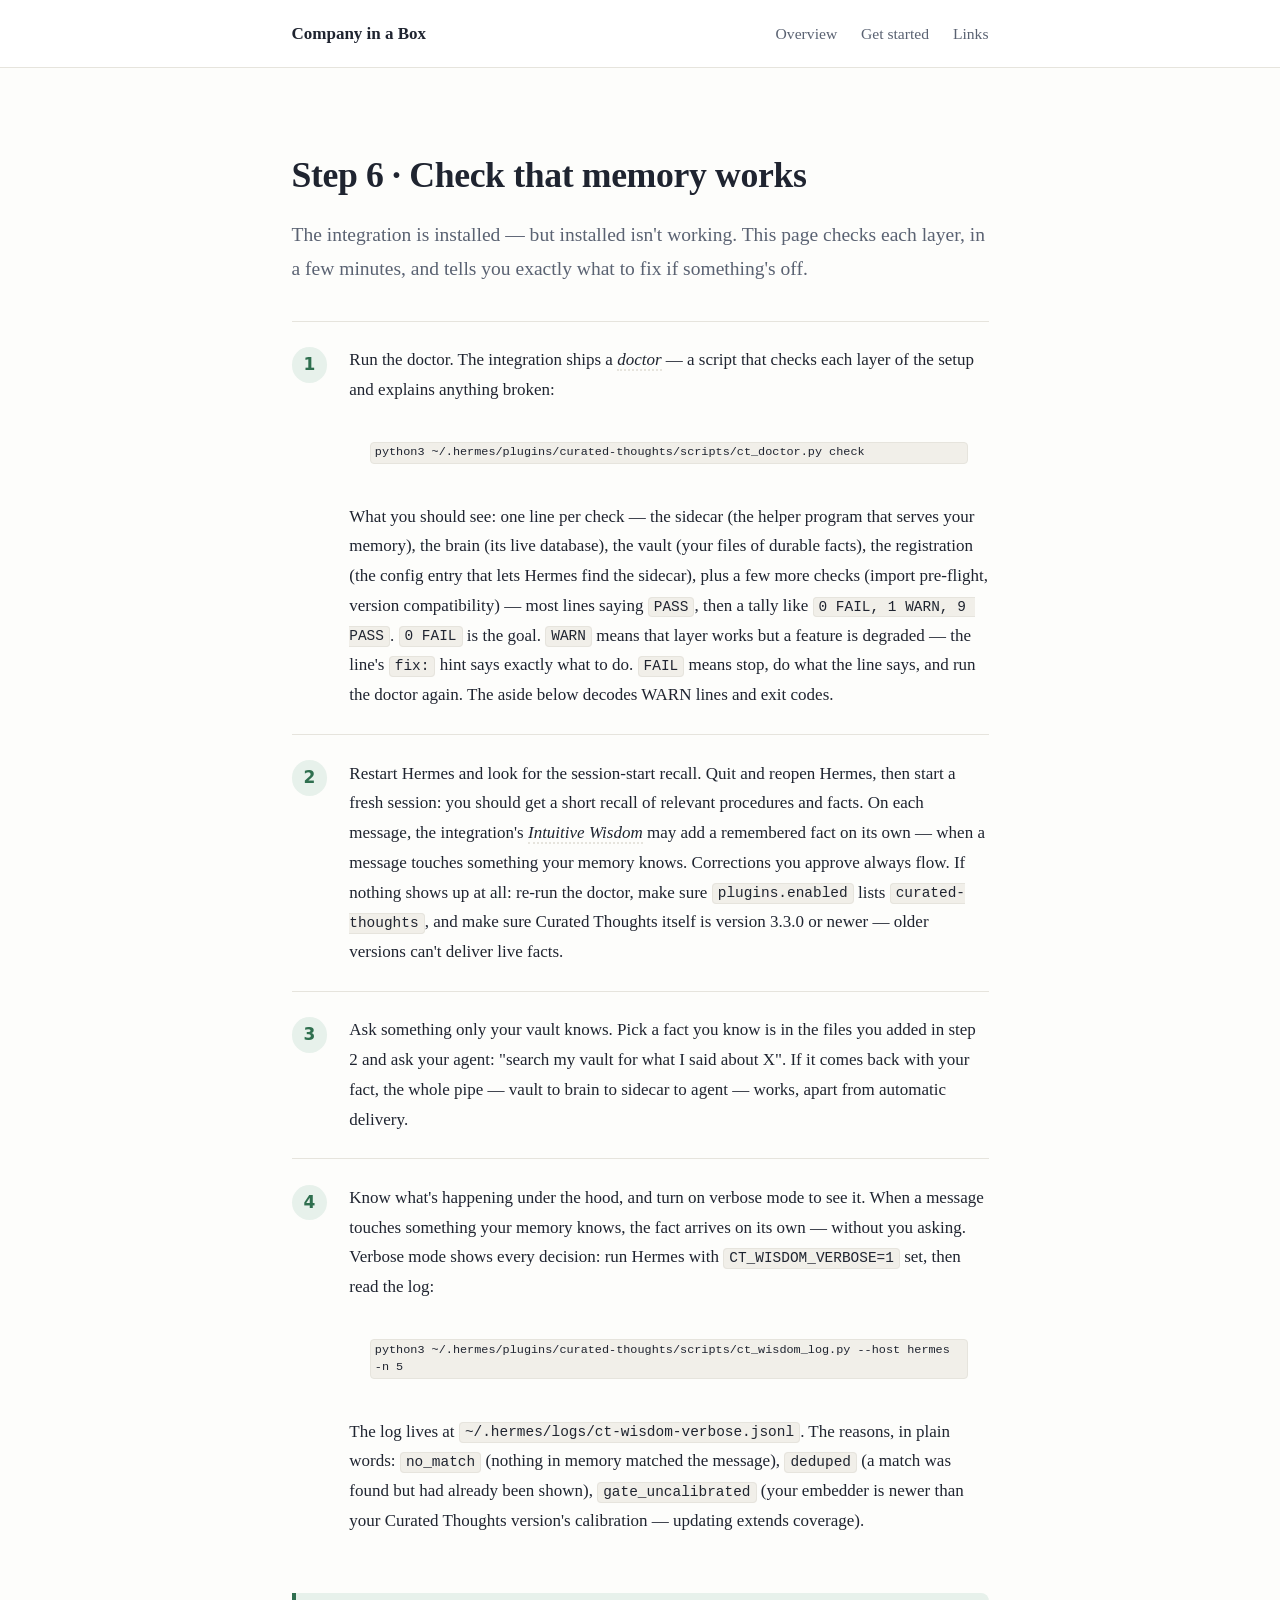
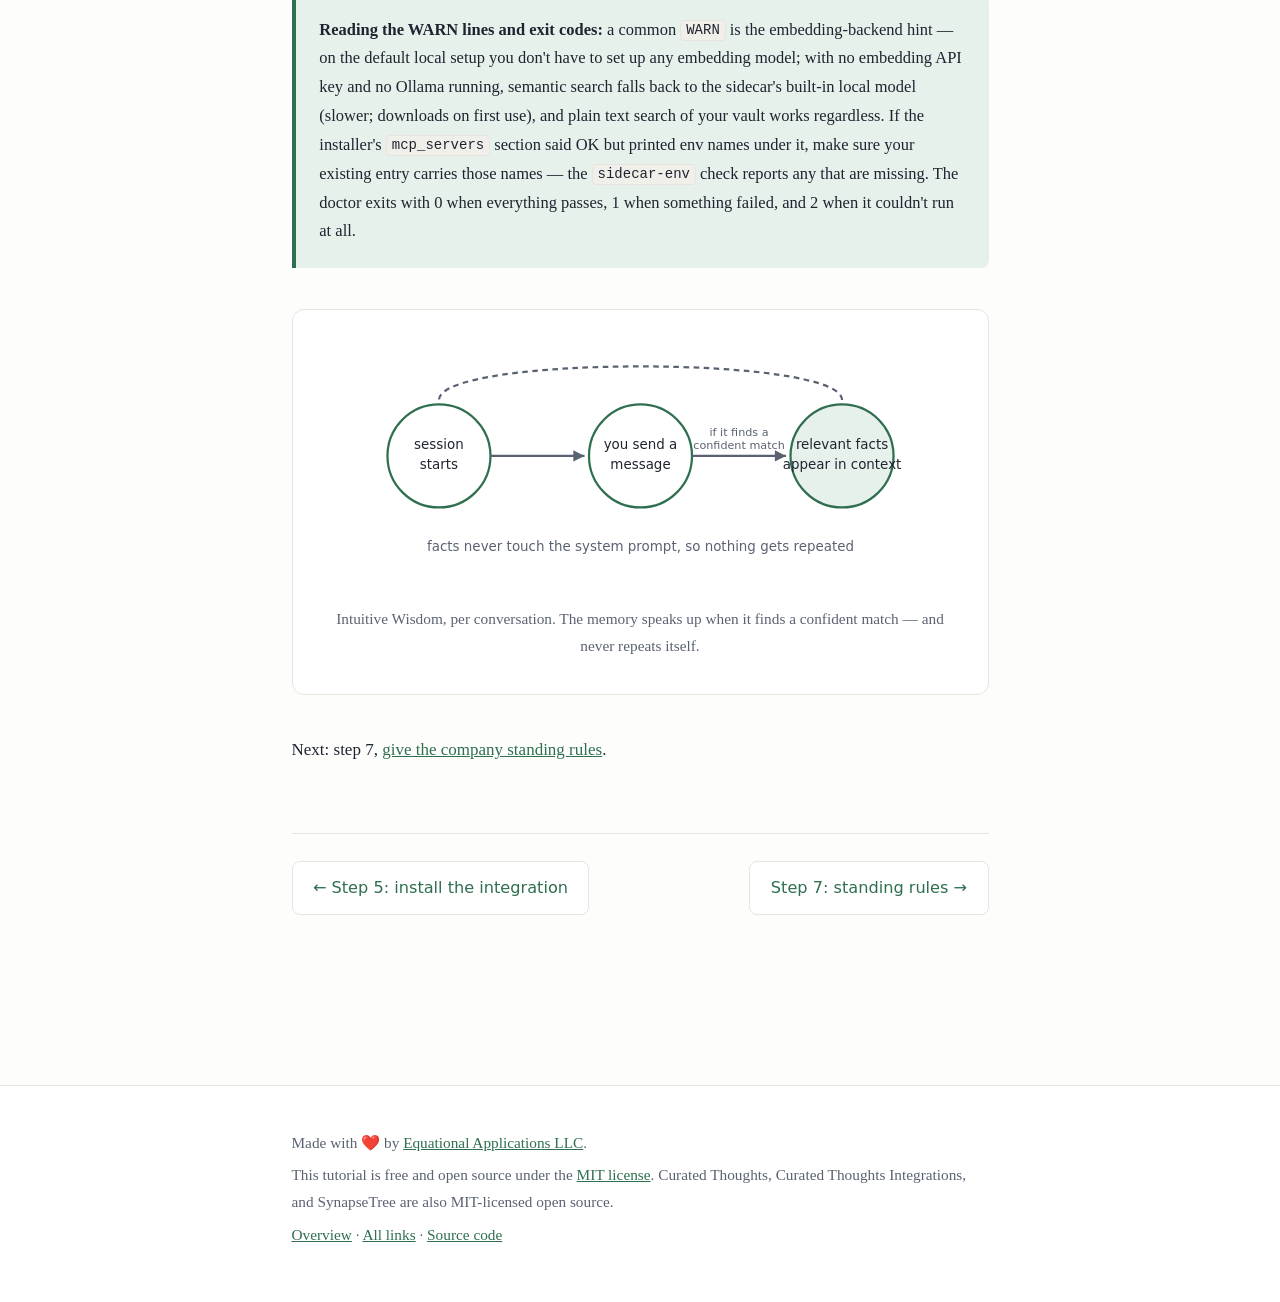
==== commit b6cc0206: "docs: align spec body with the target-state ruling; reconcile calibration phrasing (exp round-5 fold" ====
--- a/site/check-it-works.html
+++ b/site/check-it-works.html
@@ -65,8 +65,9 @@
     The log lives at <code>~/.hermes/logs/ct-wisdom-verbose.jsonl</code>.
     The reasons, in plain words: <code>no_match</code> (nothing in memory
     matched the message), <code>deduped</code> (a match was found but had
-    already been shown), <code>gate_uncalibrated</code> (this embedder
-    isn't calibrated yet — a Curated Thoughts update extends coverage).</li>
+    already been shown), <code>gate_uncalibrated</code> (your embedder is
+    newer than your Curated Thoughts version's calibration — updating
+    extends coverage).</li>
   </ol>
 
   <div class="aside">
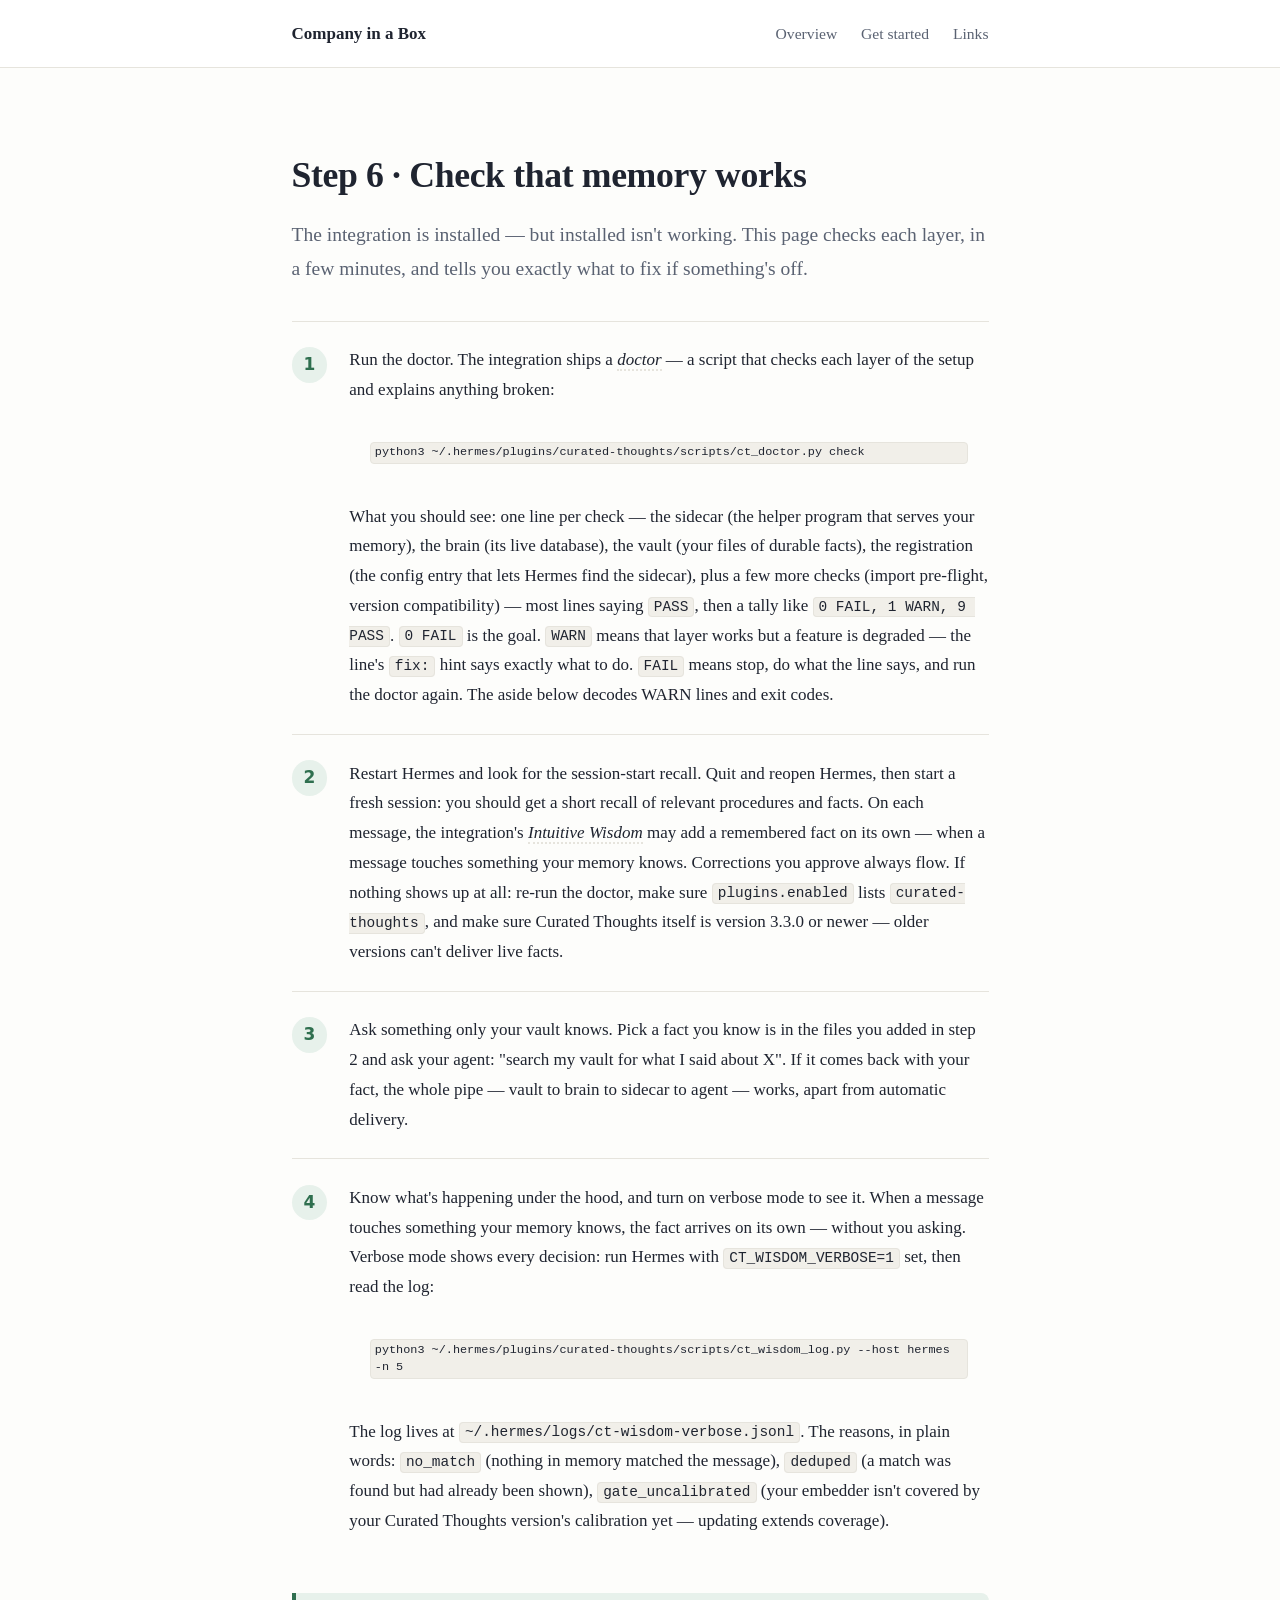
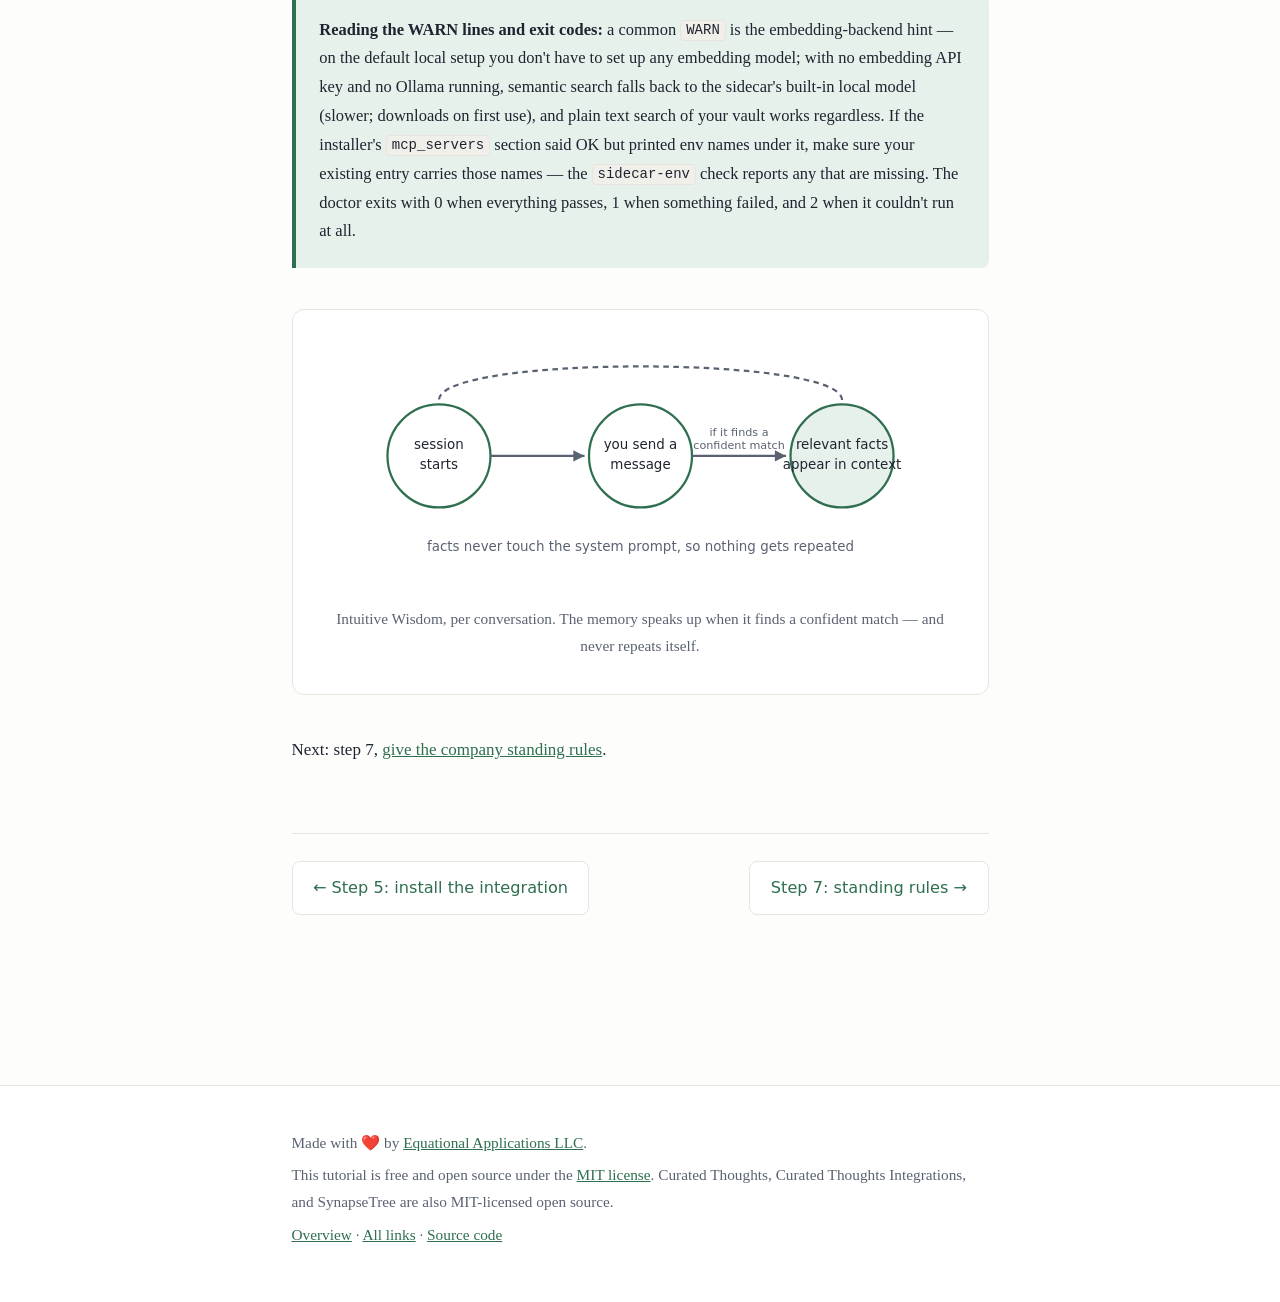
==== commit 6667d266: "fix: fold expansion round-6 minors (verdict: APPROVE) — final cleanup exp6-m1: gate_uncalibrated glo" ====
--- a/site/check-it-works.html
+++ b/site/check-it-works.html
@@ -65,9 +65,9 @@
     The log lives at <code>~/.hermes/logs/ct-wisdom-verbose.jsonl</code>.
     The reasons, in plain words: <code>no_match</code> (nothing in memory
     matched the message), <code>deduped</code> (a match was found but had
-    already been shown), <code>gate_uncalibrated</code> (your embedder is
-    newer than your Curated Thoughts version's calibration — updating
-    extends coverage).</li>
+    already been shown), <code>gate_uncalibrated</code> (your embedder
+    isn't covered by your Curated Thoughts version's calibration yet —
+    updating extends coverage).</li>
   </ol>
 
   <div class="aside">
